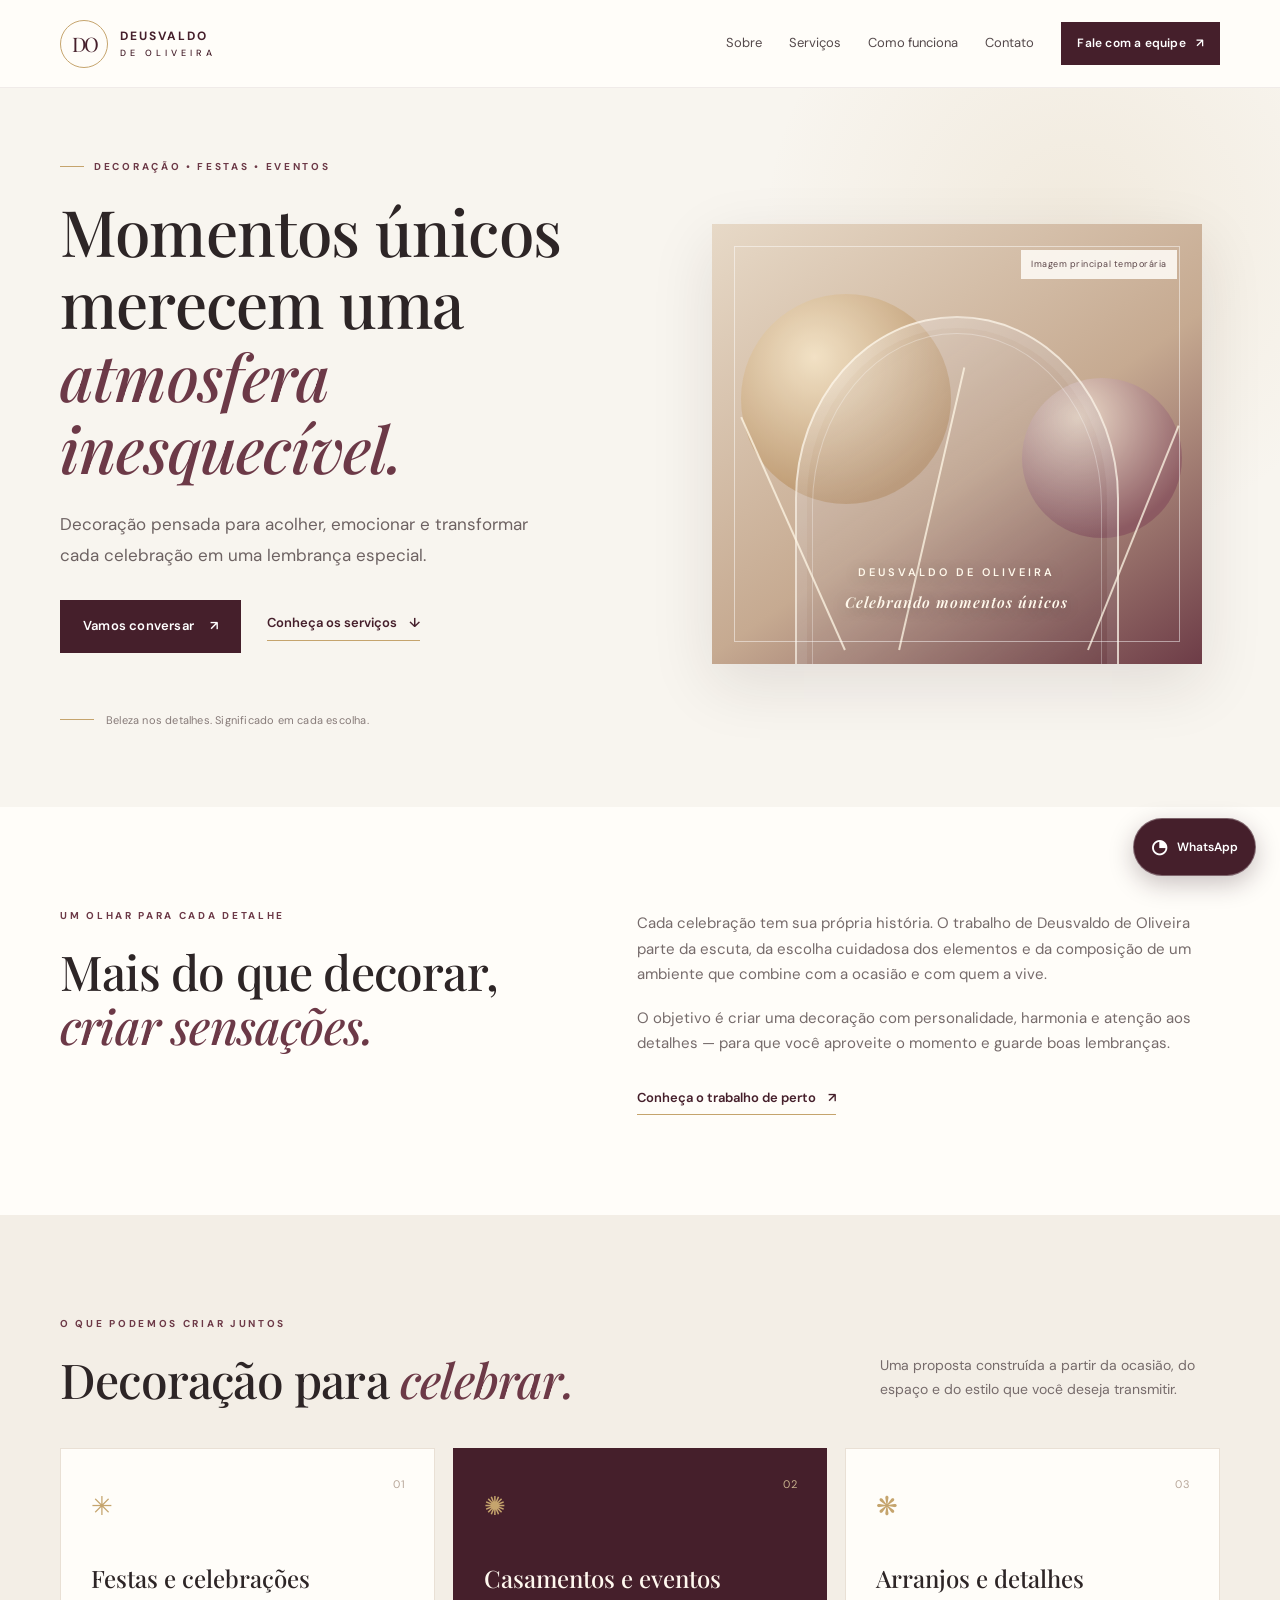
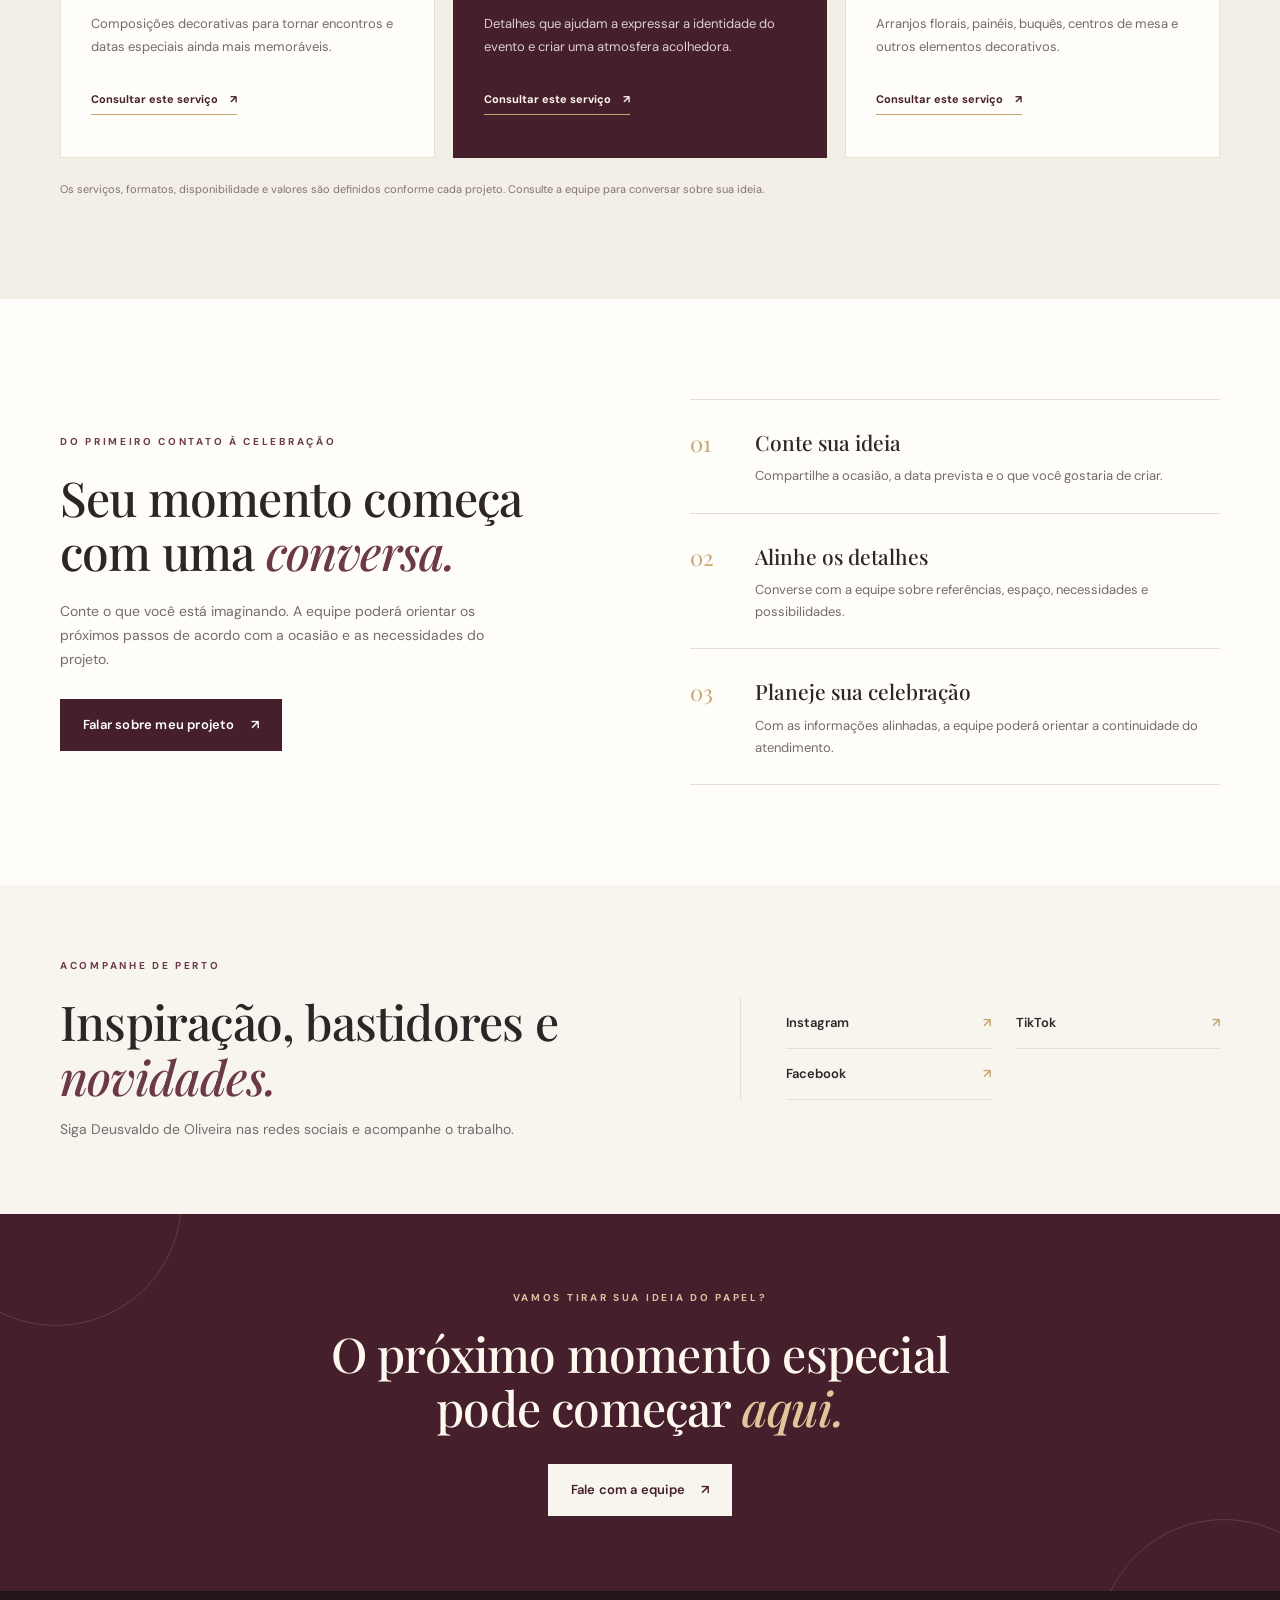
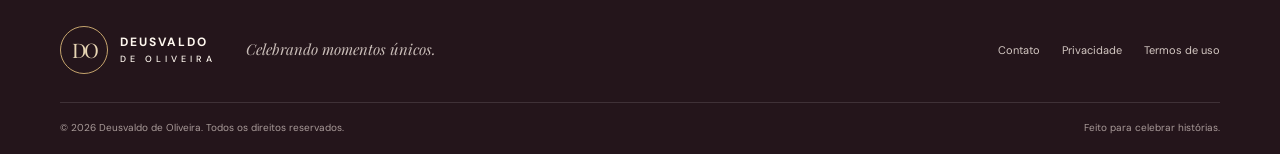
==== index.html @ ad27d502 "Lançamento0001 Upando arquivos" ====
<!doctype html>
<html lang="pt-BR">
<head>
  <meta charset="utf-8">
  <meta name="viewport" content="width=device-width, initial-scale=1">
  <meta name="theme-color" content="#451f2b">
  <meta name="description" content="Deusvaldo de Oliveira — decoração de festas e eventos para celebrar momentos únicos com beleza, cuidado e personalidade.">
  <title>Deusvaldo de Oliveira | Celebrando momentos únicos</title>
  <link rel="icon" href="assets/images/favicon.svg" type="image/svg+xml">
  <link rel="stylesheet" href="assets/css/style.css">
  <script src="assets/js/main.js" defer></script>
</head>
<body>
  <a class="skip-link" href="#conteudo">Pular para o conteúdo</a>
  <header class="site-header">
    <div class="container nav-wrap">
      <a class="brand" href="index.html" aria-label="Deusvaldo de Oliveira — página inicial">
        <span class="brand-mark">DO</span>
        <span class="brand-name">DEUSVALDO <small>DE OLIVEIRA</small></span>
      </a>
      <button class="menu-toggle" aria-expanded="false" aria-controls="site-nav" aria-label="Abrir menu">
        <span></span><span></span><span></span>
      </button>
      <nav class="site-nav" id="site-nav" aria-label="Navegação principal">
        <a href="#sobre">Sobre</a>
        <a href="#servicos">Serviços</a>
        <a href="#processo">Como funciona</a>
        <a href="contato.html">Contato</a>
        <a class="button button-small" data-wa="inicio-menu" href="https://wa.me/5561992461214?text=Ol%C3%A1%2C%20equipe%20do%20Deusvaldo%20de%20Oliveira%21%20Gostaria%20de%20conversar%20sobre%20uma%20decora%C3%A7%C3%A3o." target="_blank" rel="noopener">Fale com a equipe <span aria-hidden="true">↗</span></a>
      </nav>
    </div>
  </header>

  <main id="conteudo">
    <section class="hero">
      <div class="hero-glow" aria-hidden="true"></div>
      <div class="container hero-grid">
        <div class="hero-copy">
          <p class="eyebrow"><span></span> DECORAÇÃO • FESTAS • EVENTOS</p>
          <h1>Momentos únicos merecem uma <em>atmosfera inesquecível.</em></h1>
          <p class="hero-lead">Decoração pensada para acolher, emocionar e transformar cada celebração em uma lembrança especial.</p>
          <div class="hero-actions">
            <a class="button" data-wa="inicio-hero" href="https://wa.me/5561992461214?text=Ol%C3%A1%2C%20equipe%20do%20Deusvaldo%20de%20Oliveira%21%20Quero%20conversar%20sobre%20uma%20decora%C3%A7%C3%A3o%20para%20meu%20evento." target="_blank" rel="noopener">Vamos conversar <span aria-hidden="true">↗</span></a>
            <a class="text-link" href="#servicos">Conheça os serviços <span aria-hidden="true">↓</span></a>
          </div>
          <div class="hero-note"><span class="note-line"></span><span>Beleza nos detalhes. Significado em cada escolha.</span></div>
        </div>
        <div class="hero-art" role="img" aria-label="Espaço reservado para a imagem principal da decoração">
          <div class="art-frame">
            <div class="art-orb orb-one"></div><div class="art-orb orb-two"></div>
            <div class="art-arch"><div class="arch-inner"></div></div>
            <div class="art-stem stem-one"></div><div class="art-stem stem-two"></div><div class="art-stem stem-three"></div>
            <div class="art-caption"><span>DEUSVALDO DE OLIVEIRA</span><small>Celebrando momentos únicos</small></div>
            <div class="temporary-label">Imagem principal temporária</div>
          </div>
        </div>
      </div>
      <div class="hero-bottom-rule"></div>
    </section>

    <section class="intro section-pad" id="sobre">
      <div class="container intro-grid">
        <div>
          <p class="eyebrow">UM OLHAR PARA CADA DETALHE</p>
          <h2>Mais do que decorar, <em>criar sensações.</em></h2>
        </div>
        <div class="intro-text">
          <p>Cada celebração tem sua própria história. O trabalho de Deusvaldo de Oliveira parte da escuta, da escolha cuidadosa dos elementos e da composição de um ambiente que combine com a ocasião e com quem a vive.</p>
          <p>O objetivo é criar uma decoração com personalidade, harmonia e atenção aos detalhes — para que você aproveite o momento e guarde boas lembranças.</p>
          <a class="text-link" data-wa="sobre" href="https://wa.me/5561992461214?text=Ol%C3%A1%2C%20equipe%20do%20Deusvaldo%20de%20Oliveira%21%20Gostaria%20de%20conhecer%20melhor%20o%20trabalho%20do%20decorador." target="_blank" rel="noopener">Conheça o trabalho de perto <span aria-hidden="true">↗</span></a>
        </div>
      </div>
    </section>

    <section class="services section-pad" id="servicos">
      <div class="container">
        <div class="section-heading">
          <div><p class="eyebrow">O QUE PODEMOS CRIAR JUNTOS</p><h2>Decoração para <em>celebrar.</em></h2></div>
          <p>Uma proposta construída a partir da ocasião, do espaço e do estilo que você deseja transmitir.</p>
        </div>
        <div class="service-grid">
          <article class="service-card"><span class="service-number">01</span><div class="service-icon" aria-hidden="true">✳</div><h3>Festas e celebrações</h3><p>Composições decorativas para tornar encontros e datas especiais ainda mais memoráveis.</p><a data-wa="servico-festas" href="https://wa.me/5561992461214?text=Ol%C3%A1%2C%20equipe%20do%20Deusvaldo%20de%20Oliveira%21%20Quero%20informa%C3%A7%C3%B5es%20sobre%20decora%C3%A7%C3%A3o%20para%20festas%20e%20celebra%C3%A7%C3%B5es." target="_blank" rel="noopener">Consultar este serviço <span>↗</span></a></article>
          <article class="service-card featured"><span class="service-number">02</span><div class="service-icon" aria-hidden="true">✺</div><h3>Casamentos e eventos</h3><p>Detalhes que ajudam a expressar a identidade do evento e criar uma atmosfera acolhedora.</p><a data-wa="servico-eventos" href="https://wa.me/5561992461214?text=Ol%C3%A1%2C%20equipe%20do%20Deusvaldo%20de%20Oliveira%21%20Gostaria%20de%20conversar%20sobre%20decora%C3%A7%C3%A3o%20para%20casamento%20ou%20evento." target="_blank" rel="noopener">Consultar este serviço <span>↗</span></a></article>
          <article class="service-card"><span class="service-number">03</span><div class="service-icon" aria-hidden="true">❋</div><h3>Arranjos e detalhes</h3><p>Arranjos florais, painéis, buquês, centros de mesa e outros elementos decorativos.</p><a data-wa="servico-arranjos" href="https://wa.me/5561992461214?text=Ol%C3%A1%2C%20equipe%20do%20Deusvaldo%20de%20Oliveira%21%20Quero%20informa%C3%A7%C3%B5es%20sobre%20arranjos%20florais%20e%20elementos%20decorativos." target="_blank" rel="noopener">Consultar este serviço <span>↗</span></a></article>
        </div>
        <p class="small-note">Os serviços, formatos, disponibilidade e valores são definidos conforme cada projeto. Consulte a equipe para conversar sobre sua ideia.</p>
      </div>
    </section>

    <section class="process section-pad" id="processo">
      <div class="container process-grid">
        <div class="process-heading"><p class="eyebrow">DO PRIMEIRO CONTATO À CELEBRAÇÃO</p><h2>Seu momento começa com uma <em>conversa.</em></h2><p>Conte o que você está imaginando. A equipe poderá orientar os próximos passos de acordo com a ocasião e as necessidades do projeto.</p><a class="button" data-wa="processo" href="https://wa.me/5561992461214?text=Ol%C3%A1%2C%20equipe%20do%20Deusvaldo%20de%20Oliveira%21%20Quero%20iniciar%20uma%20conversa%20sobre%20meu%20projeto%20de%20decora%C3%A7%C3%A3o." target="_blank" rel="noopener">Falar sobre meu projeto <span>↗</span></a></div>
        <ol class="steps">
          <li><span>01</span><div><h3>Conte sua ideia</h3><p>Compartilhe a ocasião, a data prevista e o que você gostaria de criar.</p></div></li>
          <li><span>02</span><div><h3>Alinhe os detalhes</h3><p>Converse com a equipe sobre referências, espaço, necessidades e possibilidades.</p></div></li>
          <li><span>03</span><div><h3>Planeje sua celebração</h3><p>Com as informações alinhadas, a equipe poderá orientar a continuidade do atendimento.</p></div></li>
        </ol>
      </div>
    </section>

    <section class="social section-pad">
      <div class="container social-panel">
        <div><p class="eyebrow">ACOMPANHE DE PERTO</p><h2>Inspiração, bastidores e <em>novidades.</em></h2><p>Siga Deusvaldo de Oliveira nas redes sociais e acompanhe o trabalho.</p></div>
        <div class="social-links">
          <a href="https://www.instagram.com/deusvaldodecoracoes/" target="_blank" rel="noopener">Instagram <span>↗</span></a>
          <a href="https://www.tiktok.com/@deusvaldodecoracoes" target="_blank" rel="noopener">TikTok <span>↗</span></a>
          <a href="https://www.facebook.com/people/Deusvaldo-Oliveira/61553293047660/" target="_blank" rel="noopener">Facebook <span>↗</span></a>
        </div>
      </div>
    </section>

    <section class="final-cta">
      <div class="container final-cta-inner"><p class="eyebrow">VAMOS TIRAR SUA IDEIA DO PAPEL?</p><h2>O próximo momento especial pode começar <em>aqui.</em></h2><a class="button button-light" data-wa="cta-final" href="https://wa.me/5561992461214?text=Ol%C3%A1%2C%20equipe%20do%20Deusvaldo%20de%20Oliveira%21%20Quero%20conversar%20sobre%20uma%20poss%C3%ADvel%20decora%C3%A7%C3%A3o." target="_blank" rel="noopener">Fale com a equipe <span>↗</span></a></div>
    </section>
  </main>

  <footer class="site-footer">
    <div class="container footer-main">
      <a class="brand brand-footer" href="index.html"><span class="brand-mark">DO</span><span class="brand-name">DEUSVALDO <small>DE OLIVEIRA</small></span></a>
      <p>Celebrando momentos únicos.</p>
      <div class="footer-nav"><a href="contato.html">Contato</a><a href="privacidade.html">Privacidade</a><a href="termos.html">Termos de uso</a></div>
    </div>
    <div class="container footer-bottom"><span>© <span data-year></span> Deusvaldo de Oliveira. Todos os direitos reservados.</span><span>Feito para celebrar histórias.</span></div>
  </footer>
  <a class="whatsapp-float" data-wa="botao-flutuante" href="https://wa.me/5561992461214?text=Ol%C3%A1%2C%20equipe%20do%20Deusvaldo%20de%20Oliveira%21%20Vim%20pelo%20site%20e%20gostaria%20de%20informa%C3%A7%C3%B5es." target="_blank" rel="noopener" aria-label="Falar com a equipe pelo WhatsApp"><span aria-hidden="true">◔</span><span class="float-label">WhatsApp</span></a>
</body>
</html>
---- assets/css/style.css ----
@import url('https://fonts.googleapis.com/css2?family=DM+Sans:wght@400;500;600;700&family=Playfair+Display:ital,wght@0,500;0,600;0,700;1,500;1,600&display=swap');
:root{--wine:#451f2b;--wine-dark:#2c141c;--wine-soft:#6c3947;--gold:#c5a46d;--gold-light:#e5d5b5;--cream:#f8f5ef;--paper:#fffdf9;--ink:#2d2526;--muted:#766b6b;--line:#e6ded4;--serif:'Playfair Display',Georgia,serif;--sans:'DM Sans',Arial,sans-serif;--shadow:0 20px 60px rgba(45,24,31,.11)}
*{box-sizing:border-box}html{scroll-behavior:smooth;scroll-padding-top:90px}body{margin:0;background:var(--paper);color:var(--ink);font-family:var(--sans);font-size:16px;line-height:1.7}a{color:inherit}img{max-width:100%}.container{width:min(1160px,calc(100% - 48px));margin-inline:auto}.skip-link{position:absolute;top:-60px;left:16px;background:#fff;padding:10px 16px;z-index:1000}.skip-link:focus{top:12px}.site-header{height:88px;position:sticky;top:0;z-index:100;background:rgba(255,253,249,.94);backdrop-filter:blur(16px);border-bottom:1px solid rgba(69,31,43,.08)}.nav-wrap{height:100%;display:flex;align-items:center;justify-content:space-between;gap:32px}.brand{display:inline-flex;align-items:center;gap:12px;text-decoration:none;flex-shrink:0}.brand-mark{width:48px;height:48px;border:1px solid var(--gold);border-radius:50%;display:grid;place-items:center;color:var(--wine);font-family:var(--serif);font-size:20px;letter-spacing:-2px}.brand-name{font-size:12px;font-weight:700;letter-spacing:2px;line-height:1.4;color:var(--wine)}.brand-name small{display:block;font-size:9px;font-weight:500;letter-spacing:4px;margin-top:2px}.site-nav{display:flex;align-items:center;gap:27px}.site-nav>a:not(.button){text-decoration:none;font-size:13px;color:#54494b;transition:color .2s}.site-nav>a:not(.button):hover,.footer-nav a:hover{color:var(--gold)}.button{display:inline-flex;align-items:center;justify-content:center;gap:16px;min-height:52px;padding:14px 22px;background:var(--wine);color:#fff;text-decoration:none;border:1px solid var(--wine);font-size:13px;font-weight:600;letter-spacing:.2px;transition:transform .2s,background .2s;cursor:pointer}.button:hover{background:var(--wine-soft);transform:translateY(-2px)}.button-small{min-height:42px;padding:10px 15px;font-size:12px;gap:10px}.menu-toggle{display:none;background:none;border:0;padding:10px}.menu-toggle span{display:block;width:24px;height:2px;background:var(--wine);margin:5px}
.hero{position:relative;overflow:hidden;background:var(--cream);min-height:650px;display:flex;align-items:center}.hero-glow{position:absolute;width:650px;height:650px;border-radius:50%;background:radial-gradient(circle,rgba(197,164,109,.14),transparent 68%);right:-120px;top:-180px}.hero-grid{position:relative;z-index:1;display:grid;grid-template-columns:1.05fr .95fr;align-items:center;gap:52px;padding-top:70px;padding-bottom:78px}.eyebrow{font-size:10px;font-weight:700;letter-spacing:2.7px;color:var(--wine-soft);margin:0 0 20px;display:flex;align-items:center;gap:10px}.eyebrow span{width:24px;height:1px;background:var(--gold)}h1,h2,h3,p{margin-top:0}h1,h2{font-family:var(--serif);font-weight:500;line-height:1.13;letter-spacing:-.8px}h1{font-size:clamp(42px,5vw,66px);max-width:650px;margin-bottom:25px}h1 em,h2 em{font-weight:500;color:var(--wine-soft)}.hero-lead{font-size:17px;color:#6d6262;max-width:480px;line-height:1.8;margin-bottom:30px}.hero-actions{display:flex;align-items:center;gap:26px;flex-wrap:wrap}.text-link{display:inline-flex;gap:12px;align-items:center;text-decoration:none;color:var(--wine);font-size:13px;font-weight:600;border-bottom:1px solid var(--gold);padding-bottom:5px}.hero-note{display:flex;align-items:center;gap:12px;margin-top:58px;font-size:11px;letter-spacing:.2px;color:#877b79}.note-line{height:1px;width:34px;background:var(--gold)}.hero-art{padding:18px}.art-frame{position:relative;min-height:440px;overflow:hidden;background:linear-gradient(145deg,#e7d9c7,#c6aa91 55%,#6d3c47);box-shadow:var(--shadow)}.art-frame:before{content:"";position:absolute;inset:22px;border:1px solid rgba(255,255,255,.48);z-index:2;pointer-events:none}.art-arch{position:absolute;width:66%;height:83%;left:17%;bottom:-4%;border-radius:50% 50% 0 0;border:2px solid rgba(255,249,236,.72);background:linear-gradient(145deg,rgba(255,255,255,.25),rgba(69,31,43,.18));box-shadow:inset 0 0 0 10px rgba(255,255,255,.08)}.arch-inner{position:absolute;inset:15px 15px 0;border-radius:50% 50% 0 0;border:1px solid rgba(255,255,255,.3)}.art-orb{position:absolute;border-radius:50%;filter:blur(.2px)}.orb-one{width:210px;height:210px;background:radial-gradient(circle at 35% 30%,#f5e5c8,#b99369 75%);top:16%;left:6%;opacity:.9}.orb-two{width:160px;height:160px;background:radial-gradient(circle at 35% 25%,#f3e4d3,#8a5660 75%);right:4%;top:35%;opacity:.85}.art-stem{position:absolute;width:2px;height:58%;background:rgba(255,247,230,.75);transform-origin:bottom;bottom:3%;z-index:1}.stem-one{left:27%;transform:rotate(-24deg)}.stem-two{left:38%;height:66%;transform:rotate(13deg)}.stem-three{right:23%;height:55%;transform:rotate(22deg)}.art-caption{position:absolute;z-index:3;bottom:11%;left:0;right:0;text-align:center;color:#fff8eb;text-shadow:0 2px 16px rgba(40,20,27,.3);letter-spacing:3px;font-size:11px;font-weight:600}.art-caption small{display:block;letter-spacing:1px;font-family:var(--serif);font-style:italic;font-size:15px;margin-top:8px}.temporary-label{position:absolute;z-index:4;right:25px;top:26px;background:rgba(255,253,249,.86);padding:7px 10px;color:#5b4548;font-size:9px;letter-spacing:.5px}.hero-bottom-rule{height:4px;background:linear-gradient(90deg,var(--wine),var(--gold),var(--wine))}
.section-pad{padding:100px 0}.intro-grid{display:grid;grid-template-columns:.9fr 1.1fr;gap:100px}.intro h2,.section-heading h2,.process h2,.social h2{font-size:clamp(34px,4vw,48px);margin-bottom:0}.intro-text{padding-top:4px}.intro-text p{color:var(--muted);font-size:15px;margin-bottom:18px}.intro-text .text-link{margin-top:12px}.services{background:#f3eee6}.section-heading{display:flex;justify-content:space-between;align-items:end;gap:50px;margin-bottom:42px}.section-heading>p{max-width:340px;color:var(--muted);font-size:14px;margin-bottom:4px}.service-grid{display:grid;grid-template-columns:repeat(3,1fr);gap:18px}.service-card{position:relative;background:var(--paper);padding:35px 30px 30px;border:1px solid #e9e0d5;min-height:310px;transition:transform .25s,box-shadow .25s}.service-card:hover{transform:translateY(-5px);box-shadow:var(--shadow)}.service-card.featured{background:var(--wine);color:#fff8ef;border-color:var(--wine)}.service-number{position:absolute;top:26px;right:28px;color:#b8a79a;font-size:11px;letter-spacing:1px}.featured .service-number{color:#c7b08c}.service-icon{font-size:26px;color:var(--gold);margin-bottom:30px}.service-card h3{font-family:var(--serif);font-weight:500;font-size:24px;margin-bottom:13px}.service-card p{color:var(--muted);font-size:13px;line-height:1.8;margin-bottom:25px}.featured p{color:#ddcfd0}.service-card>a{display:inline-flex;gap:12px;text-decoration:none;font-size:11px;font-weight:700;color:var(--wine);border-bottom:1px solid var(--gold);padding-bottom:5px}.featured>a{color:#fff8ef}.small-note{font-size:11px;color:#807570;margin:22px 0 0}
.process-grid{display:grid;grid-template-columns:1fr 1fr;gap:100px;align-items:center}.process-heading>p:not(.eyebrow){color:var(--muted);font-size:14px;max-width:430px;margin:22px 0 28px}.steps{list-style:none;margin:0;padding:0;border-top:1px solid var(--line)}.steps li{display:grid;grid-template-columns:45px 1fr;gap:20px;padding:25px 0;border-bottom:1px solid var(--line)}.steps li>span{font-family:var(--serif);color:var(--gold);font-size:22px}.steps h3{font-family:var(--serif);font-size:21px;font-weight:500;margin:0 0 5px}.steps p{font-size:13px;color:var(--muted);margin:0}.social{background:var(--cream);padding-top:72px;padding-bottom:72px}.social-panel{display:grid;grid-template-columns:1fr .8fr;gap:80px;align-items:center}.social h2{margin-bottom:15px}.social-panel>div:first-child>p:last-child{font-size:14px;color:var(--muted);margin:0}.social-links{border-left:1px solid var(--line);padding-left:45px;display:grid;grid-template-columns:1fr 1fr;gap:0 25px}.social-links a,.social-row{display:flex;justify-content:space-between;align-items:center;text-decoration:none;padding:14px 0;border-bottom:1px solid var(--line);font-size:13px;font-weight:600}.social-links a span,.social-row span{color:var(--gold)}
.final-cta{background:var(--wine);color:#fff8ef;padding:75px 0;text-align:center;position:relative;overflow:hidden}.final-cta:before,.final-cta:after{content:"";position:absolute;width:250px;height:250px;border:1px solid rgba(197,164,109,.23);border-radius:50%;top:-140px}.final-cta:before{left:-70px}.final-cta:after{right:-70px;top:auto;bottom:-180px}.final-cta-inner{position:relative;z-index:1}.final-cta .eyebrow{justify-content:center;color:#d9c49e}.final-cta h2{font-size:clamp(34px,4vw,48px);max-width:700px;margin:0 auto 30px}.final-cta h2 em{color:#dfc79b}.button-light{background:var(--cream);border-color:var(--cream);color:var(--wine)}.button-light:hover{background:#fff;border-color:#fff}.site-footer{background:#24151b;color:#f5eee6;padding:35px 0 18px}.footer-main{display:flex;align-items:center;gap:30px;padding-bottom:28px;border-bottom:1px solid rgba(255,255,255,.12)}.brand-footer .brand-mark{color:#e8d6b4}.brand-footer .brand-name{color:#fff8ef}.footer-main>p{font-family:var(--serif);font-style:italic;color:#c9bdb8;margin:0 auto 0 0;font-size:15px}.footer-nav{display:flex;gap:22px}.footer-nav a{text-decoration:none;color:#d4c8c3;font-size:11px}.footer-bottom{display:flex;justify-content:space-between;gap:20px;padding-top:16px;color:#a99b99;font-size:10px}.whatsapp-float{position:fixed;z-index:90;bottom:24px;right:24px;background:var(--wine);color:white;text-decoration:none;border:1px solid rgba(255,255,255,.3);box-shadow:0 8px 25px rgba(45,20,30,.25);border-radius:30px;display:flex;align-items:center;gap:9px;padding:12px 17px;font-size:12px;font-weight:600}.whatsapp-float>span:first-child{font-size:19px}.whatsapp-float:hover{background:var(--wine-soft)}
.page-hero{background:var(--cream);padding:88px 0 80px}.page-hero h1{max-width:800px;font-size:clamp(42px,5vw,62px);margin-bottom:22px}.page-hero .container>p:last-child{max-width:650px;color:var(--muted);font-size:16px;margin:0}.contact-content{padding-top:75px}.contact-grid{display:grid;grid-template-columns:1fr .8fr;gap:25px;align-items:stretch}.contact-card{padding:42px;background:var(--wine);color:#fff8ef}.contact-symbol{display:grid;place-items:center;width:45px;height:45px;border:1px solid var(--gold);color:var(--gold);font-size:21px;margin-bottom:35px}.contact-card .eyebrow{color:#d8c198}.contact-card h2,.contact-info h2{font-family:var(--serif);font-size:30px;font-weight:500;line-height:1.2}.contact-card p:not(.eyebrow){color:#e0d2d2;font-size:14px;max-width:450px}.contact-card .button{background:var(--cream);border-color:var(--cream);color:var(--wine);margin:12px 0 14px}.contact-card small{display:block;color:#c9b9b8;font-size:10px}.contact-side{display:grid;gap:18px}.contact-info{padding:30px;background:var(--cream)}.contact-info .eyebrow{margin-bottom:12px}.contact-info h2{font-size:25px;margin-bottom:12px}.contact-info p:not(.eyebrow){font-size:13px;color:var(--muted)}.social-row{padding:10px 0}.muted-info{background:#f8f5ef}.muted-info ul{padding-left:18px;margin:0;color:var(--muted);font-size:13px}.muted-info li{padding:4px 0}.legal-section{padding-top:60px}.legal-copy{max-width:820px}.legal-updated{color:#8c7d78;font-size:12px;border-bottom:1px solid var(--line);padding-bottom:20px;margin-bottom:35px}.legal-copy h2{font-family:var(--serif);font-size:24px;font-weight:500;margin:32px 0 10px}.legal-copy p{color:#655b5a;font-size:14px;line-height:1.9}.legal-copy a{color:var(--wine);text-underline-offset:3px}.legal-note{padding:18px 20px;background:var(--cream);border-left:3px solid var(--gold);margin-top:35px}.error-page{min-height:100vh;background:var(--cream);display:grid;place-items:center}.error-wrap{width:min(680px,calc(100% - 48px));padding:70px 0}.error-wrap .brand{margin-bottom:70px}.error-wrap .eyebrow{margin-bottom:20px}.error-wrap h1{font-size:clamp(42px,7vw,64px)}.error-wrap>p:not(.eyebrow){color:var(--muted);max-width:520px;margin-bottom:28px}.error-wrap .text-link{display:table;margin-top:20px}
@media(max-width:980px){.site-nav{gap:16px}.site-nav>a:not(.button){font-size:12px}.hero-grid{gap:25px}.hero-art{padding:0}.art-frame{min-height:390px}.intro-grid,.process-grid{gap:55px}.social-panel{gap:35px}.footer-main{flex-wrap:wrap}.footer-main>p{margin-right:auto}}
@media(max-width:760px){.container{width:min(100% - 36px,560px)}.site-header{height:76px}.brand-mark{width:42px;height:42px}.menu-toggle{display:block;cursor:pointer}.site-nav{display:none;position:absolute;top:75px;left:0;right:0;background:var(--paper);padding:18px 24px 25px;border-bottom:1px solid var(--line);box-shadow:0 15px 25px rgba(30,20,20,.08);align-items:stretch;gap:0;flex-direction:column}.site-nav.is-open{display:flex}.site-nav>a:not(.button){padding:12px 0;border-bottom:1px solid var(--line);font-size:14px}.site-nav .button{margin-top:15px;align-self:flex-start}.hero{min-height:0}.hero-grid{grid-template-columns:1fr;padding-top:65px;padding-bottom:55px;gap:42px}.hero-copy{order:1}.hero-art{order:2;max-width:480px;width:100%;margin:0 auto}.hero h1{font-size:clamp(42px,11vw,58px)}.hero-lead{font-size:15px}.hero-note{margin-top:35px}.art-frame{min-height:370px}.section-pad{padding:70px 0}.intro-grid,.process-grid,.social-panel,.contact-grid{grid-template-columns:1fr;gap:35px}.intro-grid{gap:20px}.section-heading{display:block;margin-bottom:30px}.section-heading>p{margin-top:18px}.service-grid{grid-template-columns:1fr}.service-card{min-height:0;padding:30px}.service-icon{margin-bottom:22px}.service-card p{max-width:440px}.process-heading>p:not(.eyebrow){margin:18px 0 25px}.social-links{border-left:0;padding-left:0}.social-panel{gap:25px}.footer-main{display:grid;grid-template-columns:1fr;gap:18px}.footer-main>p{margin:0}.footer-nav{flex-wrap:wrap;gap:15px}.footer-bottom{flex-direction:column;gap:5px}.whatsapp-float{right:14px;bottom:14px;padding:11px 14px}.page-hero{padding:65px 0 58px}.page-hero h1{font-size:clamp(39px,10vw,54px)}.contact-card{padding:30px 25px}.contact-info{padding:25px}.legal-section{padding-top:40px}.error-wrap .brand{margin-bottom:55px}}
@media(prefers-reduced-motion:reduce){html{scroll-behavior:auto}*,*::before,*::after{transition:none!important;animation:none!important}}
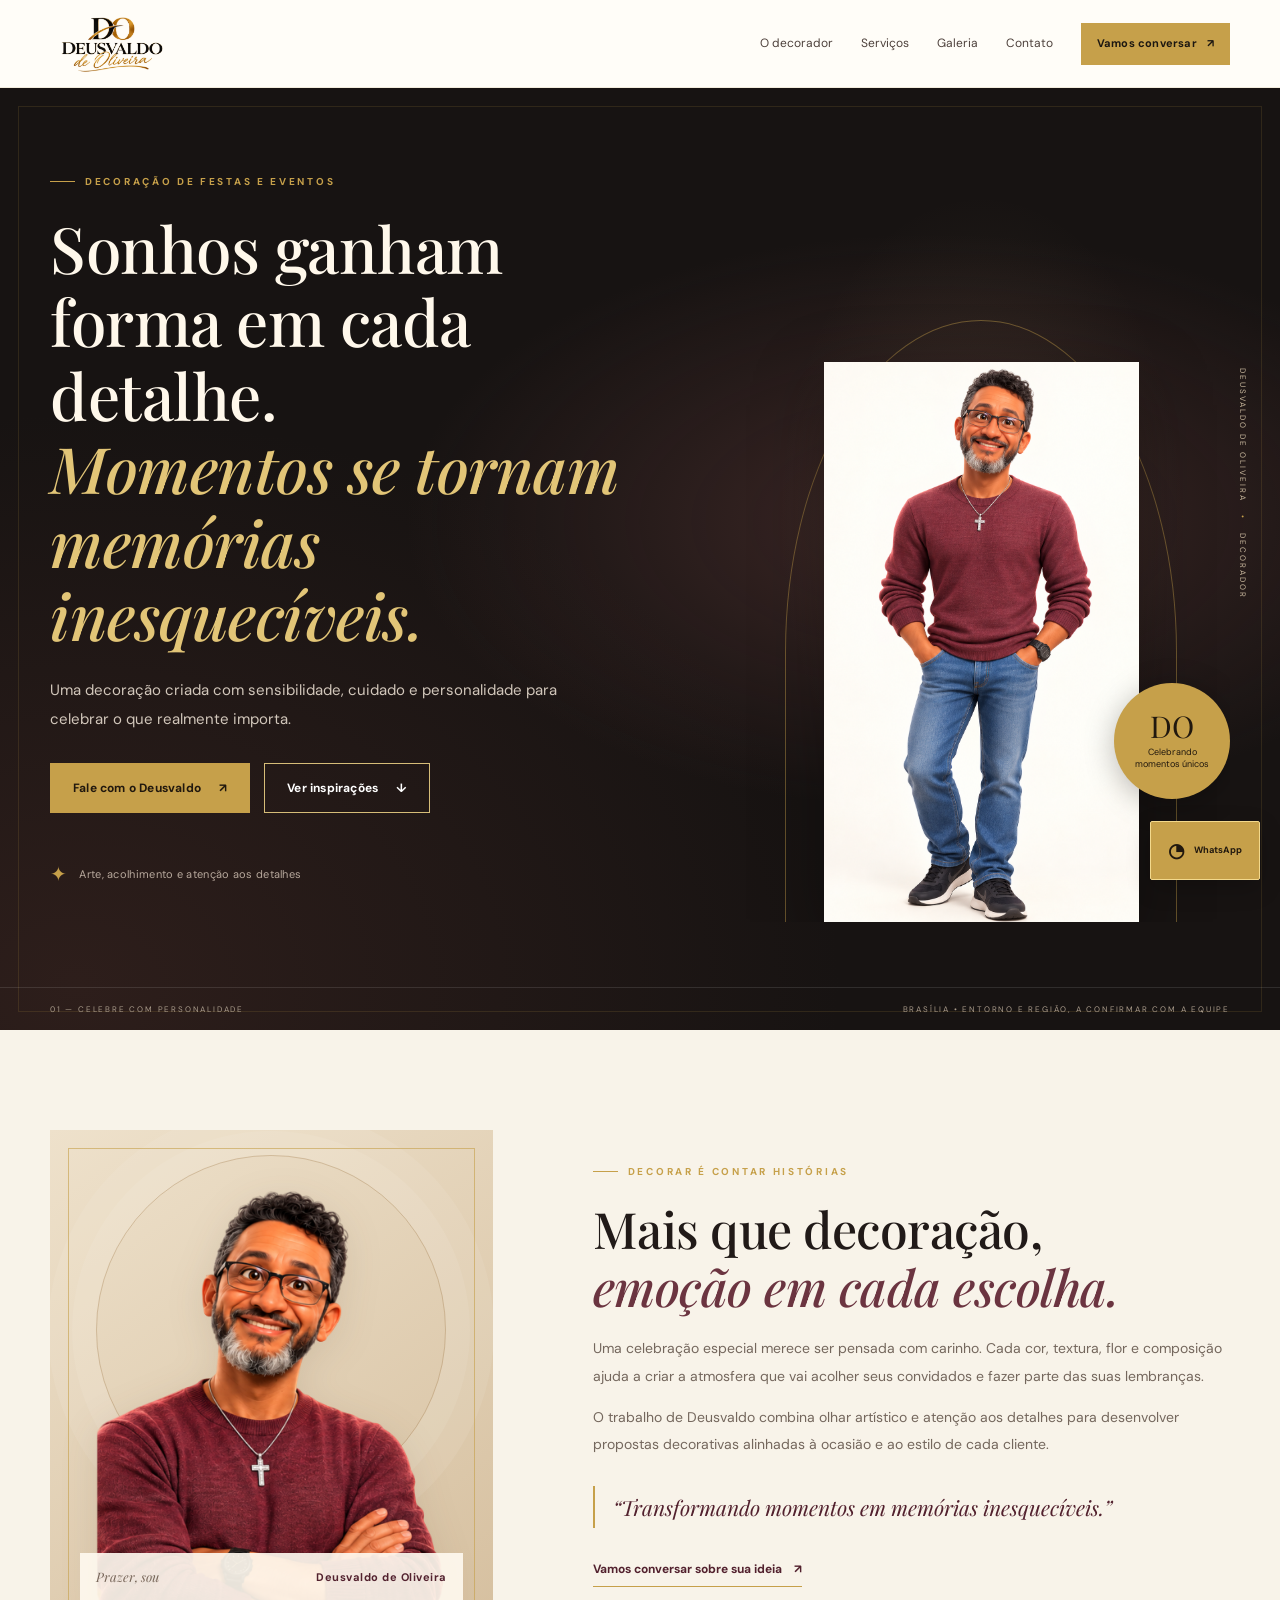
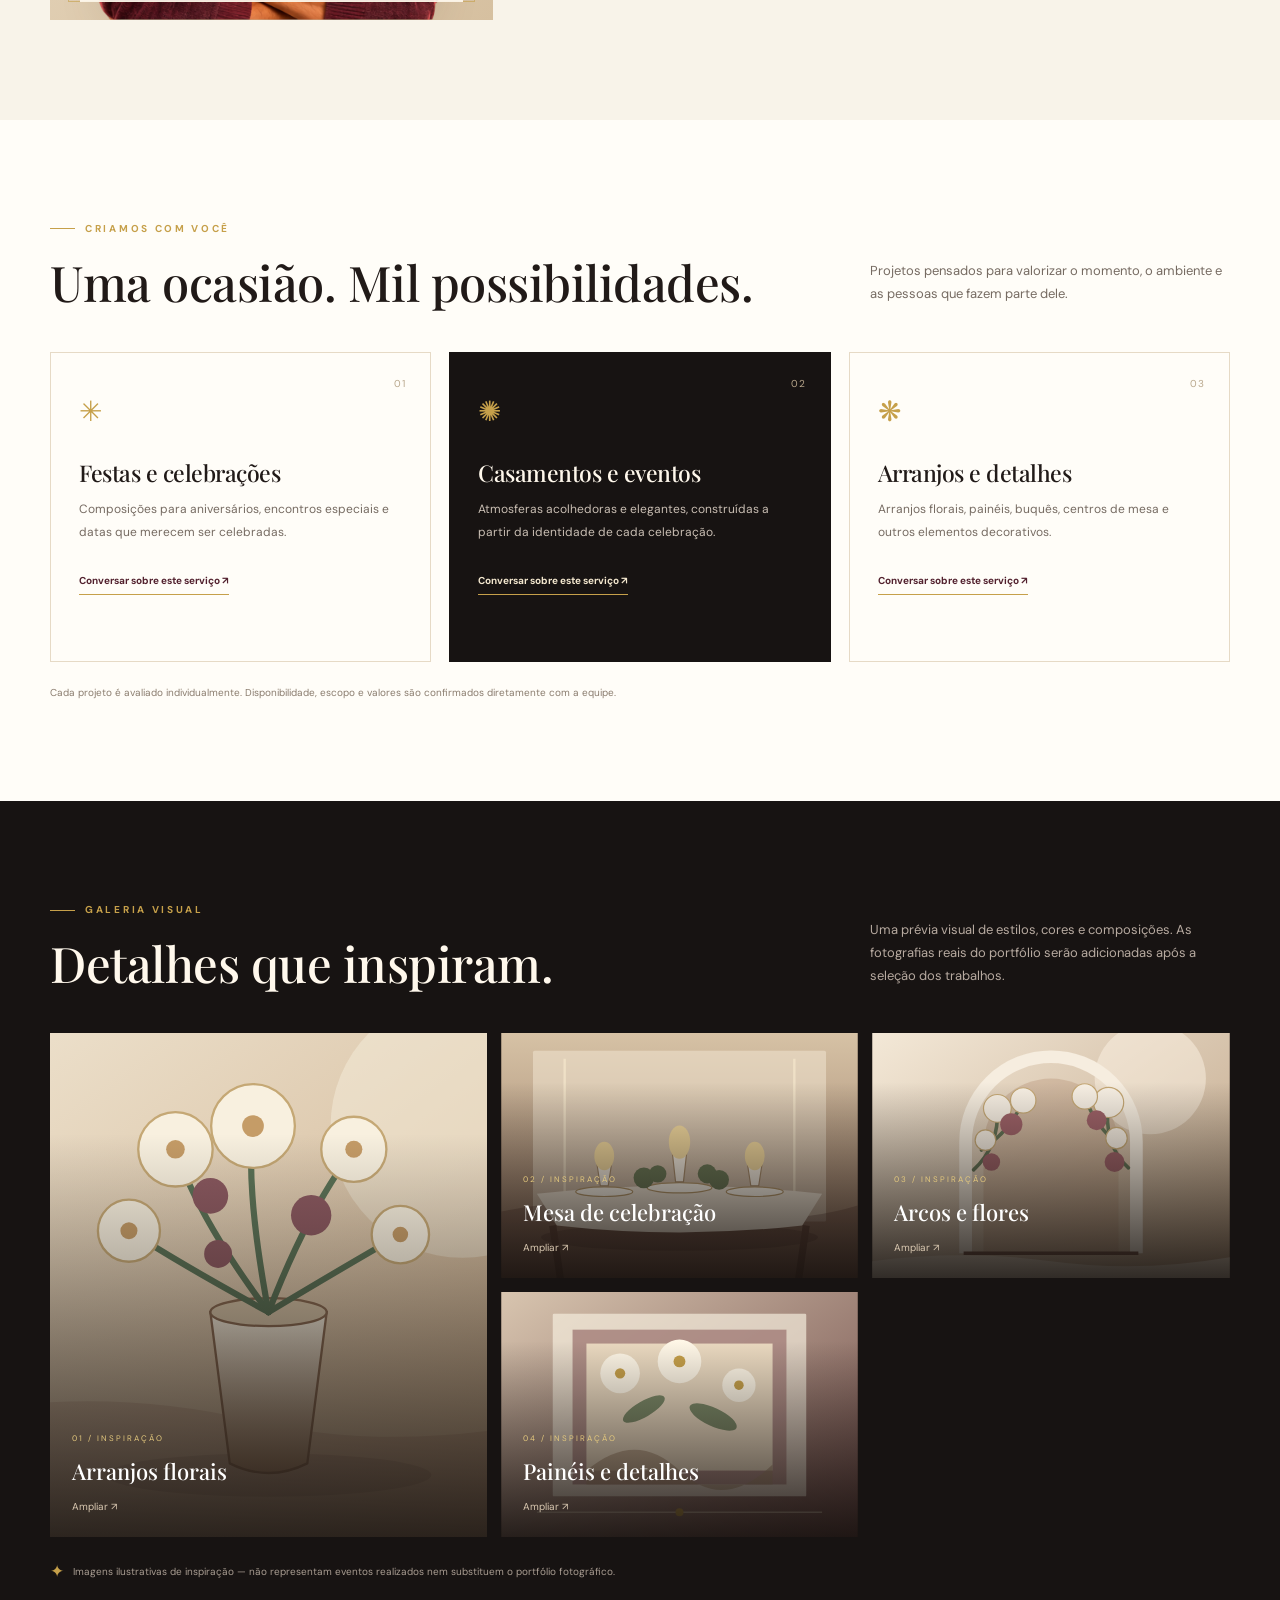
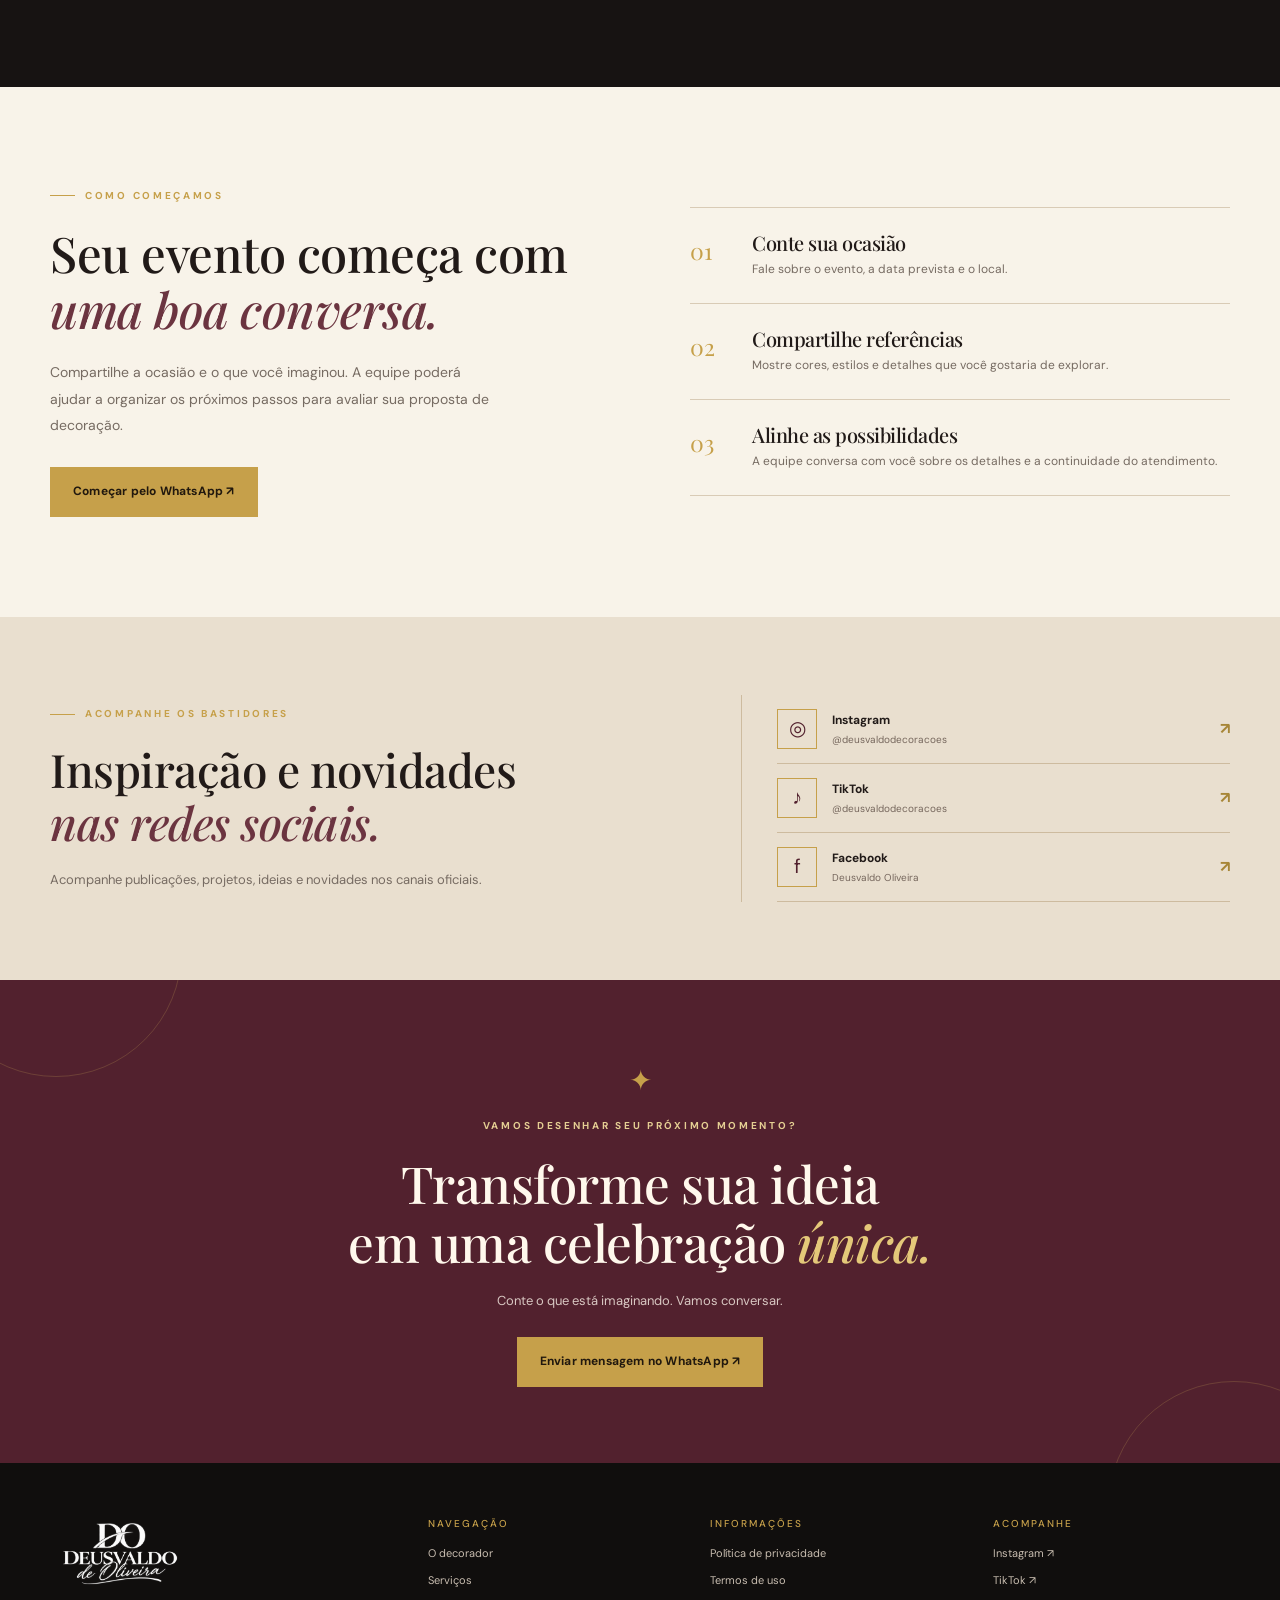
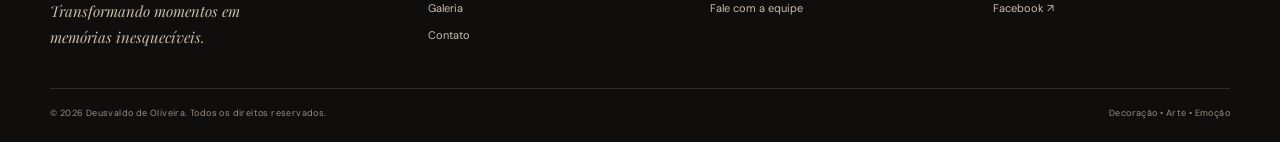
==== commit 26bb0f82: "up0002 personagem" ====
--- a/index.html
+++ b/index.html
@@ -1,127 +1,66 @@
 <!doctype html>
-<html lang="pt-BR">
-<head>
-  <meta charset="utf-8">
-  <meta name="viewport" content="width=device-width, initial-scale=1">
-  <meta name="theme-color" content="#451f2b">
-  <meta name="description" content="Deusvaldo de Oliveira — decoração de festas e eventos para celebrar momentos únicos com beleza, cuidado e personalidade.">
-  <title>Deusvaldo de Oliveira | Celebrando momentos únicos</title>
-  <link rel="icon" href="assets/images/favicon.svg" type="image/svg+xml">
-  <link rel="stylesheet" href="assets/css/style.css">
-  <script src="assets/js/main.js" defer></script>
-</head>
-<body>
-  <a class="skip-link" href="#conteudo">Pular para o conteúdo</a>
-  <header class="site-header">
-    <div class="container nav-wrap">
-      <a class="brand" href="index.html" aria-label="Deusvaldo de Oliveira — página inicial">
-        <span class="brand-mark">DO</span>
-        <span class="brand-name">DEUSVALDO <small>DE OLIVEIRA</small></span>
-      </a>
-      <button class="menu-toggle" aria-expanded="false" aria-controls="site-nav" aria-label="Abrir menu">
-        <span></span><span></span><span></span>
-      </button>
-      <nav class="site-nav" id="site-nav" aria-label="Navegação principal">
-        <a href="#sobre">Sobre</a>
-        <a href="#servicos">Serviços</a>
-        <a href="#processo">Como funciona</a>
-        <a href="contato.html">Contato</a>
-        <a class="button button-small" data-wa="inicio-menu" href="https://wa.me/5561992461214?text=Ol%C3%A1%2C%20equipe%20do%20Deusvaldo%20de%20Oliveira%21%20Gostaria%20de%20conversar%20sobre%20uma%20decora%C3%A7%C3%A3o." target="_blank" rel="noopener">Fale com a equipe <span aria-hidden="true">↗</span></a>
-      </nav>
+<html lang="pt-BR"><head><meta charset="utf-8"><meta name="viewport" content="width=device-width, initial-scale=1"><meta name="theme-color" content="#171312"><meta name="description" content="Deusvaldo de Oliveira — decorador de festas e eventos. Transformando momentos em memórias inesquecíveis."><title>Deusvaldo de Oliveira | Decorador de festas e eventos</title><link rel="icon" href="assets/images/favicon.svg" type="image/svg+xml"><link rel="stylesheet" href="assets/css/style.css"><script src="assets/js/main.js" defer></script></head>
+<body><a class="skip-link" href="#conteudo">Pular para o conteúdo</a>
+<header class="site-header">
+  <div class="container header-inner">
+    <a class="brand" href="index.html" aria-label="Deusvaldo de Oliveira — início"><img src="assets/images/logo-deusvaldo.svg" alt="Deusvaldo de Oliveira — Decorador de festas e eventos"></a>
+    <button class="menu-toggle" aria-expanded="false" aria-controls="site-nav" aria-label="Abrir menu"><span></span><span></span><span></span></button>
+    <nav id="site-nav" class="site-nav" aria-label="Navegação principal">
+      <a href="index.html#sobre">O decorador</a><a href="index.html#servicos">Serviços</a><a href="index.html#galeria">Galeria</a><a href="contato.html">Contato</a>
+      <a class="button button-small" data-wa="menu" href="https://wa.me/5561992461214?text=Ol%C3%A1%2C%20equipe%20do%20Deusvaldo%20de%20Oliveira%21%20Vim%20pelo%20site%20e%20gostaria%20de%20informa%C3%A7%C3%B5es." target="_blank" rel="noopener">Vamos conversar <span>↗</span></a>
+    </nav>
+  </div>
+</header>
+<main id="conteudo">
+<section class="hero">
+  <div class="hero-backdrop" aria-hidden="true"></div>
+  <div class="container hero-inner">
+    <div class="hero-copy"><p class="eyebrow"><span></span> DECORAÇÃO DE FESTAS E EVENTOS</p>
+      <h1>Sonhos ganham forma em cada detalhe.<br><em>Momentos se tornam memórias inesquecíveis.</em></h1>
+      <p class="hero-lead">Uma decoração criada com sensibilidade, cuidado e personalidade para celebrar o que realmente importa.</p>
+      <div class="hero-actions"><a class="button button-gold" data-wa="hero" href="https://wa.me/5561992461214?text=Ol%C3%A1%2C%20equipe%20do%20Deusvaldo%20de%20Oliveira%21%20Quero%20conversar%20sobre%20a%20decora%C3%A7%C3%A3o%20do%20meu%20evento." target="_blank" rel="noopener">Fale com o Deusvaldo <span>↗</span></a><a class="button button-outline" href="#galeria">Ver inspirações <span>↓</span></a></div>
+      <div class="hero-proof"><span class="proof-icon">✦</span><span>Arte, acolhimento e atenção aos detalhes</span></div>
     </div>
-  </header>
+    <div class="hero-visual"><div class="hero-image-frame"><img src="assets/images/personagem-corpo-inteiro.png" alt="Personagem ilustrado de Deusvaldo de Oliveira, sorrindo, com suéter vinho e calça jeans" fetchpriority="high"><div class="hero-stamp"><span>DO</span><small>Celebrando<br>momentos únicos</small></div></div><div class="vertical-note">DEUSVALDO DE OLIVEIRA <span>•</span> DECORADOR</div></div>
+  </div>
+  <div class="hero-bottom"><span>01 — CELEBRE COM PERSONALIDADE</span><span>BRASÍLIA • ENTORNO E REGIÃO, A CONFIRMAR COM A EQUIPE</span></div>
+</section>
 
-  <main id="conteudo">
-    <section class="hero">
-      <div class="hero-glow" aria-hidden="true"></div>
-      <div class="container hero-grid">
-        <div class="hero-copy">
-          <p class="eyebrow"><span></span> DECORAÇÃO • FESTAS • EVENTOS</p>
-          <h1>Momentos únicos merecem uma <em>atmosfera inesquecível.</em></h1>
-          <p class="hero-lead">Decoração pensada para acolher, emocionar e transformar cada celebração em uma lembrança especial.</p>
-          <div class="hero-actions">
-            <a class="button" data-wa="inicio-hero" href="https://wa.me/5561992461214?text=Ol%C3%A1%2C%20equipe%20do%20Deusvaldo%20de%20Oliveira%21%20Quero%20conversar%20sobre%20uma%20decora%C3%A7%C3%A3o%20para%20meu%20evento." target="_blank" rel="noopener">Vamos conversar <span aria-hidden="true">↗</span></a>
-            <a class="text-link" href="#servicos">Conheça os serviços <span aria-hidden="true">↓</span></a>
-          </div>
-          <div class="hero-note"><span class="note-line"></span><span>Beleza nos detalhes. Significado em cada escolha.</span></div>
-        </div>
-        <div class="hero-art" role="img" aria-label="Espaço reservado para a imagem principal da decoração">
-          <div class="art-frame">
-            <div class="art-orb orb-one"></div><div class="art-orb orb-two"></div>
-            <div class="art-arch"><div class="arch-inner"></div></div>
-            <div class="art-stem stem-one"></div><div class="art-stem stem-two"></div><div class="art-stem stem-three"></div>
-            <div class="art-caption"><span>DEUSVALDO DE OLIVEIRA</span><small>Celebrando momentos únicos</small></div>
-            <div class="temporary-label">Imagem principal temporária</div>
-          </div>
-        </div>
-      </div>
-      <div class="hero-bottom-rule"></div>
-    </section>
+<section class="intro section-pad" id="sobre"><div class="container intro-grid">
+  <div class="intro-portrait"><div class="portrait-halo"></div><img src="assets/images/personagem-retrato.png" alt="Retrato ilustrado de Deusvaldo de Oliveira com os braços cruzados" loading="lazy"><div class="portrait-caption"><span>Prazer, sou</span><strong>Deusvaldo de Oliveira</strong></div></div>
+  <div class="intro-copy"><p class="eyebrow"><span></span> DECORAR É CONTAR HISTÓRIAS</p><h2>Mais que decoração,<br><em>emoção em cada escolha.</em></h2><p>Uma celebração especial merece ser pensada com carinho. Cada cor, textura, flor e composição ajuda a criar a atmosfera que vai acolher seus convidados e fazer parte das suas lembranças.</p><p>O trabalho de Deusvaldo combina olhar artístico e atenção aos detalhes para desenvolver propostas decorativas alinhadas à ocasião e ao estilo de cada cliente.</p><blockquote>“Transformando momentos em memórias inesquecíveis.”</blockquote><a class="text-link" data-wa="sobre" href="https://wa.me/5561992461214?text=Ol%C3%A1%2C%20equipe%20do%20Deusvaldo%20de%20Oliveira%21%20Gostaria%20de%20conhecer%20o%20trabalho%20do%20decorador." target="_blank" rel="noopener">Vamos conversar sobre sua ideia <span>↗</span></a></div>
+</div></section>
 
-    <section class="intro section-pad" id="sobre">
-      <div class="container intro-grid">
-        <div>
-          <p class="eyebrow">UM OLHAR PARA CADA DETALHE</p>
-          <h2>Mais do que decorar, <em>criar sensações.</em></h2>
-        </div>
-        <div class="intro-text">
-          <p>Cada celebração tem sua própria história. O trabalho de Deusvaldo de Oliveira parte da escuta, da escolha cuidadosa dos elementos e da composição de um ambiente que combine com a ocasião e com quem a vive.</p>
-          <p>O objetivo é criar uma decoração com personalidade, harmonia e atenção aos detalhes — para que você aproveite o momento e guarde boas lembranças.</p>
-          <a class="text-link" data-wa="sobre" href="https://wa.me/5561992461214?text=Ol%C3%A1%2C%20equipe%20do%20Deusvaldo%20de%20Oliveira%21%20Gostaria%20de%20conhecer%20melhor%20o%20trabalho%20do%20decorador." target="_blank" rel="noopener">Conheça o trabalho de perto <span aria-hidden="true">↗</span></a>
-        </div>
-      </div>
-    </section>
+<section class="services section-pad" id="servicos"><div class="container"><div class="section-heading"><div><p class="eyebrow"><span></span> CRIAMOS COM VOCÊ</p><h2>Uma ocasião. Mil possibilidades.</h2></div><p>Projetos pensados para valorizar o momento, o ambiente e as pessoas que fazem parte dele.</p></div>
+<div class="service-grid">
+  <article class="service-card"><span class="service-num">01</span><div class="service-symbol">✳</div><h3>Festas e celebrações</h3><p>Composições para aniversários, encontros especiais e datas que merecem ser celebradas.</p><a data-wa="servico-festas" href="https://wa.me/5561992461214?text=Ol%C3%A1%2C%20equipe%20do%20Deusvaldo%20de%20Oliveira%21%20Quero%20informa%C3%A7%C3%B5es%20sobre%20decora%C3%A7%C3%A3o%20para%20festas%20e%20celebra%C3%A7%C3%B5es." target="_blank" rel="noopener">Conversar sobre este serviço ↗</a></article>
+  <article class="service-card service-featured"><span class="service-num">02</span><div class="service-symbol">✺</div><h3>Casamentos e eventos</h3><p>Atmosferas acolhedoras e elegantes, construídas a partir da identidade de cada celebração.</p><a data-wa="servico-casamentos" href="https://wa.me/5561992461214?text=Ol%C3%A1%2C%20equipe%20do%20Deusvaldo%20de%20Oliveira%21%20Gostaria%20de%20conversar%20sobre%20decora%C3%A7%C3%A3o%20para%20casamento%20ou%20evento." target="_blank" rel="noopener">Conversar sobre este serviço ↗</a></article>
+  <article class="service-card"><span class="service-num">03</span><div class="service-symbol">❋</div><h3>Arranjos e detalhes</h3><p>Arranjos florais, painéis, buquês, centros de mesa e outros elementos decorativos.</p><a data-wa="servico-arranjos" href="https://wa.me/5561992461214?text=Ol%C3%A1%2C%20equipe%20do%20Deusvaldo%20de%20Oliveira%21%20Quero%20informa%C3%A7%C3%B5es%20sobre%20arranjos%20florais%20e%20elementos%20decorativos." target="_blank" rel="noopener">Conversar sobre este serviço ↗</a></article>
+</div><p class="service-disclaimer">Cada projeto é avaliado individualmente. Disponibilidade, escopo e valores são confirmados diretamente com a equipe.</p></div></section>
 
-    <section class="services section-pad" id="servicos">
-      <div class="container">
-        <div class="section-heading">
-          <div><p class="eyebrow">O QUE PODEMOS CRIAR JUNTOS</p><h2>Decoração para <em>celebrar.</em></h2></div>
-          <p>Uma proposta construída a partir da ocasião, do espaço e do estilo que você deseja transmitir.</p>
-        </div>
-        <div class="service-grid">
-          <article class="service-card"><span class="service-number">01</span><div class="service-icon" aria-hidden="true">✳</div><h3>Festas e celebrações</h3><p>Composições decorativas para tornar encontros e datas especiais ainda mais memoráveis.</p><a data-wa="servico-festas" href="https://wa.me/5561992461214?text=Ol%C3%A1%2C%20equipe%20do%20Deusvaldo%20de%20Oliveira%21%20Quero%20informa%C3%A7%C3%B5es%20sobre%20decora%C3%A7%C3%A3o%20para%20festas%20e%20celebra%C3%A7%C3%B5es." target="_blank" rel="noopener">Consultar este serviço <span>↗</span></a></article>
-          <article class="service-card featured"><span class="service-number">02</span><div class="service-icon" aria-hidden="true">✺</div><h3>Casamentos e eventos</h3><p>Detalhes que ajudam a expressar a identidade do evento e criar uma atmosfera acolhedora.</p><a data-wa="servico-eventos" href="https://wa.me/5561992461214?text=Ol%C3%A1%2C%20equipe%20do%20Deusvaldo%20de%20Oliveira%21%20Gostaria%20de%20conversar%20sobre%20decora%C3%A7%C3%A3o%20para%20casamento%20ou%20evento." target="_blank" rel="noopener">Consultar este serviço <span>↗</span></a></article>
-          <article class="service-card"><span class="service-number">03</span><div class="service-icon" aria-hidden="true">❋</div><h3>Arranjos e detalhes</h3><p>Arranjos florais, painéis, buquês, centros de mesa e outros elementos decorativos.</p><a data-wa="servico-arranjos" href="https://wa.me/5561992461214?text=Ol%C3%A1%2C%20equipe%20do%20Deusvaldo%20de%20Oliveira%21%20Quero%20informa%C3%A7%C3%B5es%20sobre%20arranjos%20florais%20e%20elementos%20decorativos." target="_blank" rel="noopener">Consultar este serviço <span>↗</span></a></article>
-        </div>
-        <p class="small-note">Os serviços, formatos, disponibilidade e valores são definidos conforme cada projeto. Consulte a equipe para conversar sobre sua ideia.</p>
-      </div>
-    </section>
+<section class="gallery-section section-pad" id="galeria"><div class="container"><div class="section-heading"><div><p class="eyebrow"><span></span> GALERIA VISUAL</p><h2>Detalhes que inspiram.</h2></div><p>Uma prévia visual de estilos, cores e composições. As fotografias reais do portfólio serão adicionadas após a seleção dos trabalhos.</p></div>
+<div class="gallery-grid">
+<button class="gallery-item gallery-large" data-lightbox="assets/gallery/arranjo-floral.svg" data-title="Arranjos florais e paleta natural"><img src="assets/gallery/arranjo-floral.svg" alt="Ilustração conceitual de arranjo floral em tons neutros e vinho" loading="lazy"><span class="gallery-overlay"><small>01 / INSPIRAÇÃO</small><strong>Arranjos florais</strong><span class="gallery-open">Ampliar ↗</span></span></button>
+<button class="gallery-item" data-lightbox="assets/gallery/mesa-celebracao.svg" data-title="Mesa posta para celebração"><img src="assets/gallery/mesa-celebracao.svg" alt="Ilustração conceitual de mesa de celebração com velas e detalhes dourados" loading="lazy"><span class="gallery-overlay"><small>02 / INSPIRAÇÃO</small><strong>Mesa de celebração</strong><span class="gallery-open">Ampliar ↗</span></span></button>
+<button class="gallery-item" data-lightbox="assets/gallery/arco-floral.svg" data-title="Arco decorativo com flores"><img src="assets/gallery/arco-floral.svg" alt="Ilustração conceitual de arco decorativo com flores" loading="lazy"><span class="gallery-overlay"><small>03 / INSPIRAÇÃO</small><strong>Arcos e flores</strong><span class="gallery-open">Ampliar ↗</span></span></button>
+<button class="gallery-item" data-lightbox="assets/gallery/painel-e-detalhes.svg" data-title="Painel e composição decorativa"><img src="assets/gallery/painel-e-detalhes.svg" alt="Ilustração conceitual de painel decorativo em tons de creme e vinho" loading="lazy"><span class="gallery-overlay"><small>04 / INSPIRAÇÃO</small><strong>Painéis e detalhes</strong><span class="gallery-open">Ampliar ↗</span></span></button>
+</div><p class="gallery-caption"><span>✦</span> Imagens ilustrativas de inspiração — não representam eventos realizados nem substituem o portfólio fotográfico.</p></div></section>
 
-    <section class="process section-pad" id="processo">
-      <div class="container process-grid">
-        <div class="process-heading"><p class="eyebrow">DO PRIMEIRO CONTATO À CELEBRAÇÃO</p><h2>Seu momento começa com uma <em>conversa.</em></h2><p>Conte o que você está imaginando. A equipe poderá orientar os próximos passos de acordo com a ocasião e as necessidades do projeto.</p><a class="button" data-wa="processo" href="https://wa.me/5561992461214?text=Ol%C3%A1%2C%20equipe%20do%20Deusvaldo%20de%20Oliveira%21%20Quero%20iniciar%20uma%20conversa%20sobre%20meu%20projeto%20de%20decora%C3%A7%C3%A3o." target="_blank" rel="noopener">Falar sobre meu projeto <span>↗</span></a></div>
-        <ol class="steps">
-          <li><span>01</span><div><h3>Conte sua ideia</h3><p>Compartilhe a ocasião, a data prevista e o que você gostaria de criar.</p></div></li>
-          <li><span>02</span><div><h3>Alinhe os detalhes</h3><p>Converse com a equipe sobre referências, espaço, necessidades e possibilidades.</p></div></li>
-          <li><span>03</span><div><h3>Planeje sua celebração</h3><p>Com as informações alinhadas, a equipe poderá orientar a continuidade do atendimento.</p></div></li>
-        </ol>
-      </div>
-    </section>
+<section class="process section-pad"><div class="container process-grid"><div><p class="eyebrow"><span></span> COMO COMEÇAMOS</p><h2>Seu evento começa com <em>uma boa conversa.</em></h2><p>Compartilhe a ocasião e o que você imaginou. A equipe poderá ajudar a organizar os próximos passos para avaliar sua proposta de decoração.</p><a class="button button-gold" data-wa="processo" href="https://wa.me/5561992461214?text=Ol%C3%A1%2C%20equipe%20do%20Deusvaldo%20de%20Oliveira%21%20Quero%20iniciar%20uma%20conversa%20sobre%20meu%20projeto%20de%20decora%C3%A7%C3%A3o." target="_blank" rel="noopener">Começar pelo WhatsApp ↗</a></div><ol class="steps"><li><span>01</span><div><h3>Conte sua ocasião</h3><p>Fale sobre o evento, a data prevista e o local.</p></div></li><li><span>02</span><div><h3>Compartilhe referências</h3><p>Mostre cores, estilos e detalhes que você gostaria de explorar.</p></div></li><li><span>03</span><div><h3>Alinhe as possibilidades</h3><p>A equipe conversa com você sobre os detalhes e a continuidade do atendimento.</p></div></li></ol></div></section>
 
-    <section class="social section-pad">
-      <div class="container social-panel">
-        <div><p class="eyebrow">ACOMPANHE DE PERTO</p><h2>Inspiração, bastidores e <em>novidades.</em></h2><p>Siga Deusvaldo de Oliveira nas redes sociais e acompanhe o trabalho.</p></div>
-        <div class="social-links">
-          <a href="https://www.instagram.com/deusvaldodecoracoes/" target="_blank" rel="noopener">Instagram <span>↗</span></a>
-          <a href="https://www.tiktok.com/@deusvaldodecoracoes" target="_blank" rel="noopener">TikTok <span>↗</span></a>
-          <a href="https://www.facebook.com/people/Deusvaldo-Oliveira/61553293047660/" target="_blank" rel="noopener">Facebook <span>↗</span></a>
-        </div>
-      </div>
-    </section>
+<section class="social-section"><div class="container social-panel"><div><p class="eyebrow"><span></span> ACOMPANHE OS BASTIDORES</p><h2>Inspiração e novidades<br><em>nas redes sociais.</em></h2><p>Acompanhe publicações, projetos, ideias e novidades nos canais oficiais.</p></div><div class="social-list"><a href="https://www.instagram.com/deusvaldodecoracoes/" target="_blank" rel="noopener"><span class="social-icon">◎</span><span><strong>Instagram</strong><small>@deusvaldodecoracoes</small></span><b>↗</b></a><a href="https://www.tiktok.com/@deusvaldodecoracoes" target="_blank" rel="noopener"><span class="social-icon">♪</span><span><strong>TikTok</strong><small>@deusvaldodecoracoes</small></span><b>↗</b></a><a href="https://www.facebook.com/people/Deusvaldo-Oliveira/61553293047660/" target="_blank" rel="noopener"><span class="social-icon">f</span><span><strong>Facebook</strong><small>Deusvaldo Oliveira</small></span><b>↗</b></a></div></div></section>
 
-    <section class="final-cta">
-      <div class="container final-cta-inner"><p class="eyebrow">VAMOS TIRAR SUA IDEIA DO PAPEL?</p><h2>O próximo momento especial pode começar <em>aqui.</em></h2><a class="button button-light" data-wa="cta-final" href="https://wa.me/5561992461214?text=Ol%C3%A1%2C%20equipe%20do%20Deusvaldo%20de%20Oliveira%21%20Quero%20conversar%20sobre%20uma%20poss%C3%ADvel%20decora%C3%A7%C3%A3o." target="_blank" rel="noopener">Fale com a equipe <span>↗</span></a></div>
-    </section>
-  </main>
-
-  <footer class="site-footer">
-    <div class="container footer-main">
-      <a class="brand brand-footer" href="index.html"><span class="brand-mark">DO</span><span class="brand-name">DEUSVALDO <small>DE OLIVEIRA</small></span></a>
-      <p>Celebrando momentos únicos.</p>
-      <div class="footer-nav"><a href="contato.html">Contato</a><a href="privacidade.html">Privacidade</a><a href="termos.html">Termos de uso</a></div>
-    </div>
-    <div class="container footer-bottom"><span>© <span data-year></span> Deusvaldo de Oliveira. Todos os direitos reservados.</span><span>Feito para celebrar histórias.</span></div>
-  </footer>
-  <a class="whatsapp-float" data-wa="botao-flutuante" href="https://wa.me/5561992461214?text=Ol%C3%A1%2C%20equipe%20do%20Deusvaldo%20de%20Oliveira%21%20Vim%20pelo%20site%20e%20gostaria%20de%20informa%C3%A7%C3%B5es." target="_blank" rel="noopener" aria-label="Falar com a equipe pelo WhatsApp"><span aria-hidden="true">◔</span><span class="float-label">WhatsApp</span></a>
-</body>
-</html>+<section class="closing-cta"><div class="container closing-inner"><span class="closing-star">✦</span><p class="eyebrow">VAMOS DESENHAR SEU PRÓXIMO MOMENTO?</p><h2>Transforme sua ideia<br>em uma celebração <em>única.</em></h2><p>Conte o que está imaginando. Vamos conversar.</p><a class="button button-gold" data-wa="cta-final" href="https://wa.me/5561992461214?text=Ol%C3%A1%2C%20equipe%20do%20Deusvaldo%20de%20Oliveira%21%20Vim%20pelo%20site%20e%20gostaria%20de%20conversar%20sobre%20uma%20decora%C3%A7%C3%A3o." target="_blank" rel="noopener">Enviar mensagem no WhatsApp ↗</a></div></section>
+</main>
+<footer class="site-footer">
+  <div class="container footer-top">
+    <div class="footer-brand"><a href="index.html"><img src="assets/images/logo-deusvaldo.svg" alt="Deusvaldo de Oliveira"></a><p>Transformando momentos em memórias inesquecíveis.</p></div>
+    <div class="footer-column"><h3>Navegação</h3><a href="index.html#sobre">O decorador</a><a href="index.html#servicos">Serviços</a><a href="index.html#galeria">Galeria</a><a href="contato.html">Contato</a></div>
+    <div class="footer-column"><h3>Informações</h3><a href="privacidade.html">Política de privacidade</a><a href="termos.html">Termos de uso</a><a href="contato.html">Fale com a equipe</a></div>
+    <div class="footer-column"><h3>Acompanhe</h3><a href="https://www.instagram.com/deusvaldodecoracoes/" target="_blank" rel="noopener">Instagram ↗</a><a href="https://www.tiktok.com/@deusvaldodecoracoes" target="_blank" rel="noopener">TikTok ↗</a><a href="https://www.facebook.com/people/Deusvaldo-Oliveira/61553293047660/" target="_blank" rel="noopener">Facebook ↗</a></div>
+  </div>
+  <div class="container footer-bottom"><span>© <span data-year></span> Deusvaldo de Oliveira. Todos os direitos reservados.</span><span>Decoração • Arte • Emoção</span></div>
+</footer>
+<a class="whatsapp-float" data-wa="flutuante" href="https://wa.me/5561992461214?text=Ol%C3%A1%2C%20equipe%20do%20Deusvaldo%20de%20Oliveira%21%20Vim%20pelo%20site%20e%20gostaria%20de%20informa%C3%A7%C3%B5es." target="_blank" rel="noopener" aria-label="Falar com a equipe pelo WhatsApp"><span>◔</span><small>WhatsApp</small></a>
+<div class="lightbox" id="lightbox" aria-hidden="true" role="dialog" aria-modal="true" aria-label="Visualizador de imagens"><button class="lightbox-close" aria-label="Fechar imagem">×</button><button class="lightbox-prev" aria-label="Imagem anterior">‹</button><figure><img src="" alt=""><figcaption></figcaption></figure><button class="lightbox-next" aria-label="Próxima imagem">›</button><p class="lightbox-hint">Use ← → para navegar · Esc para fechar</p></div>
+</body></html>
--- a/assets/css/style.css
+++ b/assets/css/style.css
@@ -1,11 +1,17 @@
 @import url('https://fonts.googleapis.com/css2?family=DM+Sans:wght@400;500;600;700&family=Playfair+Display:ital,wght@0,500;0,600;0,700;1,500;1,600&display=swap');
-:root{--wine:#451f2b;--wine-dark:#2c141c;--wine-soft:#6c3947;--gold:#c5a46d;--gold-light:#e5d5b5;--cream:#f8f5ef;--paper:#fffdf9;--ink:#2d2526;--muted:#766b6b;--line:#e6ded4;--serif:'Playfair Display',Georgia,serif;--sans:'DM Sans',Arial,sans-serif;--shadow:0 20px 60px rgba(45,24,31,.11)}
-*{box-sizing:border-box}html{scroll-behavior:smooth;scroll-padding-top:90px}body{margin:0;background:var(--paper);color:var(--ink);font-family:var(--sans);font-size:16px;line-height:1.7}a{color:inherit}img{max-width:100%}.container{width:min(1160px,calc(100% - 48px));margin-inline:auto}.skip-link{position:absolute;top:-60px;left:16px;background:#fff;padding:10px 16px;z-index:1000}.skip-link:focus{top:12px}.site-header{height:88px;position:sticky;top:0;z-index:100;background:rgba(255,253,249,.94);backdrop-filter:blur(16px);border-bottom:1px solid rgba(69,31,43,.08)}.nav-wrap{height:100%;display:flex;align-items:center;justify-content:space-between;gap:32px}.brand{display:inline-flex;align-items:center;gap:12px;text-decoration:none;flex-shrink:0}.brand-mark{width:48px;height:48px;border:1px solid var(--gold);border-radius:50%;display:grid;place-items:center;color:var(--wine);font-family:var(--serif);font-size:20px;letter-spacing:-2px}.brand-name{font-size:12px;font-weight:700;letter-spacing:2px;line-height:1.4;color:var(--wine)}.brand-name small{display:block;font-size:9px;font-weight:500;letter-spacing:4px;margin-top:2px}.site-nav{display:flex;align-items:center;gap:27px}.site-nav>a:not(.button){text-decoration:none;font-size:13px;color:#54494b;transition:color .2s}.site-nav>a:not(.button):hover,.footer-nav a:hover{color:var(--gold)}.button{display:inline-flex;align-items:center;justify-content:center;gap:16px;min-height:52px;padding:14px 22px;background:var(--wine);color:#fff;text-decoration:none;border:1px solid var(--wine);font-size:13px;font-weight:600;letter-spacing:.2px;transition:transform .2s,background .2s;cursor:pointer}.button:hover{background:var(--wine-soft);transform:translateY(-2px)}.button-small{min-height:42px;padding:10px 15px;font-size:12px;gap:10px}.menu-toggle{display:none;background:none;border:0;padding:10px}.menu-toggle span{display:block;width:24px;height:2px;background:var(--wine);margin:5px}
-.hero{position:relative;overflow:hidden;background:var(--cream);min-height:650px;display:flex;align-items:center}.hero-glow{position:absolute;width:650px;height:650px;border-radius:50%;background:radial-gradient(circle,rgba(197,164,109,.14),transparent 68%);right:-120px;top:-180px}.hero-grid{position:relative;z-index:1;display:grid;grid-template-columns:1.05fr .95fr;align-items:center;gap:52px;padding-top:70px;padding-bottom:78px}.eyebrow{font-size:10px;font-weight:700;letter-spacing:2.7px;color:var(--wine-soft);margin:0 0 20px;display:flex;align-items:center;gap:10px}.eyebrow span{width:24px;height:1px;background:var(--gold)}h1,h2,h3,p{margin-top:0}h1,h2{font-family:var(--serif);font-weight:500;line-height:1.13;letter-spacing:-.8px}h1{font-size:clamp(42px,5vw,66px);max-width:650px;margin-bottom:25px}h1 em,h2 em{font-weight:500;color:var(--wine-soft)}.hero-lead{font-size:17px;color:#6d6262;max-width:480px;line-height:1.8;margin-bottom:30px}.hero-actions{display:flex;align-items:center;gap:26px;flex-wrap:wrap}.text-link{display:inline-flex;gap:12px;align-items:center;text-decoration:none;color:var(--wine);font-size:13px;font-weight:600;border-bottom:1px solid var(--gold);padding-bottom:5px}.hero-note{display:flex;align-items:center;gap:12px;margin-top:58px;font-size:11px;letter-spacing:.2px;color:#877b79}.note-line{height:1px;width:34px;background:var(--gold)}.hero-art{padding:18px}.art-frame{position:relative;min-height:440px;overflow:hidden;background:linear-gradient(145deg,#e7d9c7,#c6aa91 55%,#6d3c47);box-shadow:var(--shadow)}.art-frame:before{content:"";position:absolute;inset:22px;border:1px solid rgba(255,255,255,.48);z-index:2;pointer-events:none}.art-arch{position:absolute;width:66%;height:83%;left:17%;bottom:-4%;border-radius:50% 50% 0 0;border:2px solid rgba(255,249,236,.72);background:linear-gradient(145deg,rgba(255,255,255,.25),rgba(69,31,43,.18));box-shadow:inset 0 0 0 10px rgba(255,255,255,.08)}.arch-inner{position:absolute;inset:15px 15px 0;border-radius:50% 50% 0 0;border:1px solid rgba(255,255,255,.3)}.art-orb{position:absolute;border-radius:50%;filter:blur(.2px)}.orb-one{width:210px;height:210px;background:radial-gradient(circle at 35% 30%,#f5e5c8,#b99369 75%);top:16%;left:6%;opacity:.9}.orb-two{width:160px;height:160px;background:radial-gradient(circle at 35% 25%,#f3e4d3,#8a5660 75%);right:4%;top:35%;opacity:.85}.art-stem{position:absolute;width:2px;height:58%;background:rgba(255,247,230,.75);transform-origin:bottom;bottom:3%;z-index:1}.stem-one{left:27%;transform:rotate(-24deg)}.stem-two{left:38%;height:66%;transform:rotate(13deg)}.stem-three{right:23%;height:55%;transform:rotate(22deg)}.art-caption{position:absolute;z-index:3;bottom:11%;left:0;right:0;text-align:center;color:#fff8eb;text-shadow:0 2px 16px rgba(40,20,27,.3);letter-spacing:3px;font-size:11px;font-weight:600}.art-caption small{display:block;letter-spacing:1px;font-family:var(--serif);font-style:italic;font-size:15px;margin-top:8px}.temporary-label{position:absolute;z-index:4;right:25px;top:26px;background:rgba(255,253,249,.86);padding:7px 10px;color:#5b4548;font-size:9px;letter-spacing:.5px}.hero-bottom-rule{height:4px;background:linear-gradient(90deg,var(--wine),var(--gold),var(--wine))}
-.section-pad{padding:100px 0}.intro-grid{display:grid;grid-template-columns:.9fr 1.1fr;gap:100px}.intro h2,.section-heading h2,.process h2,.social h2{font-size:clamp(34px,4vw,48px);margin-bottom:0}.intro-text{padding-top:4px}.intro-text p{color:var(--muted);font-size:15px;margin-bottom:18px}.intro-text .text-link{margin-top:12px}.services{background:#f3eee6}.section-heading{display:flex;justify-content:space-between;align-items:end;gap:50px;margin-bottom:42px}.section-heading>p{max-width:340px;color:var(--muted);font-size:14px;margin-bottom:4px}.service-grid{display:grid;grid-template-columns:repeat(3,1fr);gap:18px}.service-card{position:relative;background:var(--paper);padding:35px 30px 30px;border:1px solid #e9e0d5;min-height:310px;transition:transform .25s,box-shadow .25s}.service-card:hover{transform:translateY(-5px);box-shadow:var(--shadow)}.service-card.featured{background:var(--wine);color:#fff8ef;border-color:var(--wine)}.service-number{position:absolute;top:26px;right:28px;color:#b8a79a;font-size:11px;letter-spacing:1px}.featured .service-number{color:#c7b08c}.service-icon{font-size:26px;color:var(--gold);margin-bottom:30px}.service-card h3{font-family:var(--serif);font-weight:500;font-size:24px;margin-bottom:13px}.service-card p{color:var(--muted);font-size:13px;line-height:1.8;margin-bottom:25px}.featured p{color:#ddcfd0}.service-card>a{display:inline-flex;gap:12px;text-decoration:none;font-size:11px;font-weight:700;color:var(--wine);border-bottom:1px solid var(--gold);padding-bottom:5px}.featured>a{color:#fff8ef}.small-note{font-size:11px;color:#807570;margin:22px 0 0}
-.process-grid{display:grid;grid-template-columns:1fr 1fr;gap:100px;align-items:center}.process-heading>p:not(.eyebrow){color:var(--muted);font-size:14px;max-width:430px;margin:22px 0 28px}.steps{list-style:none;margin:0;padding:0;border-top:1px solid var(--line)}.steps li{display:grid;grid-template-columns:45px 1fr;gap:20px;padding:25px 0;border-bottom:1px solid var(--line)}.steps li>span{font-family:var(--serif);color:var(--gold);font-size:22px}.steps h3{font-family:var(--serif);font-size:21px;font-weight:500;margin:0 0 5px}.steps p{font-size:13px;color:var(--muted);margin:0}.social{background:var(--cream);padding-top:72px;padding-bottom:72px}.social-panel{display:grid;grid-template-columns:1fr .8fr;gap:80px;align-items:center}.social h2{margin-bottom:15px}.social-panel>div:first-child>p:last-child{font-size:14px;color:var(--muted);margin:0}.social-links{border-left:1px solid var(--line);padding-left:45px;display:grid;grid-template-columns:1fr 1fr;gap:0 25px}.social-links a,.social-row{display:flex;justify-content:space-between;align-items:center;text-decoration:none;padding:14px 0;border-bottom:1px solid var(--line);font-size:13px;font-weight:600}.social-links a span,.social-row span{color:var(--gold)}
-.final-cta{background:var(--wine);color:#fff8ef;padding:75px 0;text-align:center;position:relative;overflow:hidden}.final-cta:before,.final-cta:after{content:"";position:absolute;width:250px;height:250px;border:1px solid rgba(197,164,109,.23);border-radius:50%;top:-140px}.final-cta:before{left:-70px}.final-cta:after{right:-70px;top:auto;bottom:-180px}.final-cta-inner{position:relative;z-index:1}.final-cta .eyebrow{justify-content:center;color:#d9c49e}.final-cta h2{font-size:clamp(34px,4vw,48px);max-width:700px;margin:0 auto 30px}.final-cta h2 em{color:#dfc79b}.button-light{background:var(--cream);border-color:var(--cream);color:var(--wine)}.button-light:hover{background:#fff;border-color:#fff}.site-footer{background:#24151b;color:#f5eee6;padding:35px 0 18px}.footer-main{display:flex;align-items:center;gap:30px;padding-bottom:28px;border-bottom:1px solid rgba(255,255,255,.12)}.brand-footer .brand-mark{color:#e8d6b4}.brand-footer .brand-name{color:#fff8ef}.footer-main>p{font-family:var(--serif);font-style:italic;color:#c9bdb8;margin:0 auto 0 0;font-size:15px}.footer-nav{display:flex;gap:22px}.footer-nav a{text-decoration:none;color:#d4c8c3;font-size:11px}.footer-bottom{display:flex;justify-content:space-between;gap:20px;padding-top:16px;color:#a99b99;font-size:10px}.whatsapp-float{position:fixed;z-index:90;bottom:24px;right:24px;background:var(--wine);color:white;text-decoration:none;border:1px solid rgba(255,255,255,.3);box-shadow:0 8px 25px rgba(45,20,30,.25);border-radius:30px;display:flex;align-items:center;gap:9px;padding:12px 17px;font-size:12px;font-weight:600}.whatsapp-float>span:first-child{font-size:19px}.whatsapp-float:hover{background:var(--wine-soft)}
-.page-hero{background:var(--cream);padding:88px 0 80px}.page-hero h1{max-width:800px;font-size:clamp(42px,5vw,62px);margin-bottom:22px}.page-hero .container>p:last-child{max-width:650px;color:var(--muted);font-size:16px;margin:0}.contact-content{padding-top:75px}.contact-grid{display:grid;grid-template-columns:1fr .8fr;gap:25px;align-items:stretch}.contact-card{padding:42px;background:var(--wine);color:#fff8ef}.contact-symbol{display:grid;place-items:center;width:45px;height:45px;border:1px solid var(--gold);color:var(--gold);font-size:21px;margin-bottom:35px}.contact-card .eyebrow{color:#d8c198}.contact-card h2,.contact-info h2{font-family:var(--serif);font-size:30px;font-weight:500;line-height:1.2}.contact-card p:not(.eyebrow){color:#e0d2d2;font-size:14px;max-width:450px}.contact-card .button{background:var(--cream);border-color:var(--cream);color:var(--wine);margin:12px 0 14px}.contact-card small{display:block;color:#c9b9b8;font-size:10px}.contact-side{display:grid;gap:18px}.contact-info{padding:30px;background:var(--cream)}.contact-info .eyebrow{margin-bottom:12px}.contact-info h2{font-size:25px;margin-bottom:12px}.contact-info p:not(.eyebrow){font-size:13px;color:var(--muted)}.social-row{padding:10px 0}.muted-info{background:#f8f5ef}.muted-info ul{padding-left:18px;margin:0;color:var(--muted);font-size:13px}.muted-info li{padding:4px 0}.legal-section{padding-top:60px}.legal-copy{max-width:820px}.legal-updated{color:#8c7d78;font-size:12px;border-bottom:1px solid var(--line);padding-bottom:20px;margin-bottom:35px}.legal-copy h2{font-family:var(--serif);font-size:24px;font-weight:500;margin:32px 0 10px}.legal-copy p{color:#655b5a;font-size:14px;line-height:1.9}.legal-copy a{color:var(--wine);text-underline-offset:3px}.legal-note{padding:18px 20px;background:var(--cream);border-left:3px solid var(--gold);margin-top:35px}.error-page{min-height:100vh;background:var(--cream);display:grid;place-items:center}.error-wrap{width:min(680px,calc(100% - 48px));padding:70px 0}.error-wrap .brand{margin-bottom:70px}.error-wrap .eyebrow{margin-bottom:20px}.error-wrap h1{font-size:clamp(42px,7vw,64px)}.error-wrap>p:not(.eyebrow){color:var(--muted);max-width:520px;margin-bottom:28px}.error-wrap .text-link{display:table;margin-top:20px}
-@media(max-width:980px){.site-nav{gap:16px}.site-nav>a:not(.button){font-size:12px}.hero-grid{gap:25px}.hero-art{padding:0}.art-frame{min-height:390px}.intro-grid,.process-grid{gap:55px}.social-panel{gap:35px}.footer-main{flex-wrap:wrap}.footer-main>p{margin-right:auto}}
-@media(max-width:760px){.container{width:min(100% - 36px,560px)}.site-header{height:76px}.brand-mark{width:42px;height:42px}.menu-toggle{display:block;cursor:pointer}.site-nav{display:none;position:absolute;top:75px;left:0;right:0;background:var(--paper);padding:18px 24px 25px;border-bottom:1px solid var(--line);box-shadow:0 15px 25px rgba(30,20,20,.08);align-items:stretch;gap:0;flex-direction:column}.site-nav.is-open{display:flex}.site-nav>a:not(.button){padding:12px 0;border-bottom:1px solid var(--line);font-size:14px}.site-nav .button{margin-top:15px;align-self:flex-start}.hero{min-height:0}.hero-grid{grid-template-columns:1fr;padding-top:65px;padding-bottom:55px;gap:42px}.hero-copy{order:1}.hero-art{order:2;max-width:480px;width:100%;margin:0 auto}.hero h1{font-size:clamp(42px,11vw,58px)}.hero-lead{font-size:15px}.hero-note{margin-top:35px}.art-frame{min-height:370px}.section-pad{padding:70px 0}.intro-grid,.process-grid,.social-panel,.contact-grid{grid-template-columns:1fr;gap:35px}.intro-grid{gap:20px}.section-heading{display:block;margin-bottom:30px}.section-heading>p{margin-top:18px}.service-grid{grid-template-columns:1fr}.service-card{min-height:0;padding:30px}.service-icon{margin-bottom:22px}.service-card p{max-width:440px}.process-heading>p:not(.eyebrow){margin:18px 0 25px}.social-links{border-left:0;padding-left:0}.social-panel{gap:25px}.footer-main{display:grid;grid-template-columns:1fr;gap:18px}.footer-main>p{margin:0}.footer-nav{flex-wrap:wrap;gap:15px}.footer-bottom{flex-direction:column;gap:5px}.whatsapp-float{right:14px;bottom:14px;padding:11px 14px}.page-hero{padding:65px 0 58px}.page-hero h1{font-size:clamp(39px,10vw,54px)}.contact-card{padding:30px 25px}.contact-info{padding:25px}.legal-section{padding-top:40px}.error-wrap .brand{margin-bottom:55px}}
+:root{--ink:#211a18;--black:#171312;--black2:#211a18;--wine:#52212e;--wine2:#6b3440;--gold:#c6a04a;--gold-light:#f0dba0;--cream:#f8f3e9;--paper:#fffdf8;--muted:#766b62;--line:#e6dac6;--serif:'Playfair Display',Georgia,serif;--sans:'DM Sans',Arial,sans-serif;--shadow:0 20px 60px #21150f1c}
+*{box-sizing:border-box}html{scroll-behavior:smooth;scroll-padding-top:92px}body{margin:0;background:var(--paper);color:var(--ink);font-family:var(--sans);font-size:15px;line-height:1.75}a{color:inherit}img{display:block;max-width:100%}button{font:inherit}.container{width:min(1180px,calc(100% - 56px));margin-inline:auto}.skip-link{position:absolute;top:-60px;left:16px;z-index:999;background:#fff;padding:10px 16px}.skip-link:focus{top:12px}.site-header{position:sticky;top:0;z-index:100;height:88px;background:rgba(255,253,248,.96);backdrop-filter:blur(14px);border-bottom:1px solid #bda76a30}.header-inner{height:100%;display:flex;align-items:center;justify-content:space-between;gap:28px}.brand{display:block;flex:0 0 175px}.brand img{width:175px;height:62px;object-fit:contain;object-position:left center}.site-nav{display:flex;align-items:center;gap:28px}.site-nav>a:not(.button){font-size:12px;text-decoration:none;color:#4d403b;transition:color .2s}.site-nav>a:not(.button):hover{color:var(--gold)}.button{display:inline-flex;align-items:center;justify-content:center;gap:18px;min-height:50px;padding:13px 22px;border:1px solid var(--gold);background:var(--gold);color:#1c1711;text-decoration:none;font-size:12px;font-weight:700;letter-spacing:.2px;transition:transform .2s,background .2s,border-color .2s}.button:hover{transform:translateY(-2px);background:var(--gold-light);border-color:var(--gold-light)}.button-small{min-height:42px;padding:10px 15px;gap:10px;font-size:11px}.button-gold{background:var(--gold);border-color:var(--gold);color:#21180e}.button-outline{background:transparent;border-color:#d6bd78;color:#fff}.button-outline:hover{background:#ffffff13;border-color:var(--gold-light);color:#fff}.menu-toggle{display:none;background:transparent;border:0;padding:8px}.menu-toggle span{display:block;width:24px;height:2px;background:var(--wine);margin:5px}
+.eyebrow{display:flex;align-items:center;gap:10px;font-size:10px;font-weight:700;letter-spacing:2.7px;color:var(--gold);margin:0 0 20px}.eyebrow>span{width:25px;height:1px;background:var(--gold);display:inline-block}h1,h2,h3{font-family:var(--serif);font-weight:500;line-height:1.15;letter-spacing:-.5px}h1 em,h2 em{font-weight:500;color:var(--gold-light)}h1{font-size:clamp(42px,5vw,67px);margin:0 0 24px}h2{font-size:clamp(34px,4vw,49px);margin:0 0 20px}h3{font-size:24px;margin:0 0 12px}.hero{position:relative;overflow:hidden;background:var(--black);color:#fff8eb;min-height:680px}.hero-backdrop{position:absolute;inset:0;background:radial-gradient(ellipse at 73% 46%,#6c403f70 0,transparent 40%),radial-gradient(ellipse at 6% 95%,#5a342d55 0,transparent 45%);pointer-events:none}.hero:after{content:"";position:absolute;inset:18px;border:1px solid #c6a04a24;pointer-events:none}.hero-inner{position:relative;z-index:1;display:grid;grid-template-columns:1.12fr .88fr;gap:50px;align-items:center;min-height:650px;padding-top:65px;padding-bottom:65px}.hero-copy{padding:20px 0 30px}.hero h1{max-width:710px;font-size:clamp(42px,5vw,66px)}.hero h1 em{color:#e2c577}.hero-lead{max-width:510px;color:#d2c7bb;font-size:15px;line-height:1.9;margin:0 0 30px}.hero-actions{display:flex;gap:14px;flex-wrap:wrap}.hero-proof{display:flex;align-items:center;gap:12px;margin-top:44px;color:#b7a89c;font-size:11px;letter-spacing:.3px}.proof-icon{color:var(--gold);font-size:20px}.hero-visual{position:relative;align-self:stretch;display:flex;align-items:flex-end;justify-content:center;min-height:470px}.hero-image-frame{position:relative;height:100%;min-height:470px;width:100%;display:flex;align-items:flex-end;justify-content:center;background:radial-gradient(ellipse at 50% 48%,#c4a5771f 0,transparent 58%);overflow:hidden}.hero-image-frame:before{content:"";position:absolute;width:min(90%,390px);height:86%;bottom:-8%;border:1px solid #c6a04a70;border-radius:50% 50% 0 0}.hero-image-frame img{position:relative;z-index:1;height:100%;max-height:560px;width:auto;object-fit:contain;object-position:bottom center;filter:drop-shadow(0 20px 35px #0005)}.hero-stamp{position:absolute;z-index:2;right:0;bottom:16%;width:116px;height:116px;border-radius:50%;background:var(--gold);color:#21180e;display:flex;flex-direction:column;align-items:center;justify-content:center;box-shadow:0 5px 30px #0004;text-align:center}.hero-stamp span{font-family:var(--serif);font-size:30px;line-height:1}.hero-stamp small{font-size:9px;line-height:1.3;margin-top:6px}.vertical-note{position:absolute;right:-20px;top:28%;writing-mode:vertical-rl;font-size:8px;letter-spacing:2px;color:#c7b69c}.vertical-note span{color:var(--gold);padding:9px 0}.hero-bottom{position:relative;z-index:2;display:flex;justify-content:space-between;gap:20px;border-top:1px solid #ffffff1c;padding:14px max(28px,calc((100vw - 1180px)/2));color:#a99b8b;font-size:8px;letter-spacing:1.8px}
+.section-pad{padding:100px 0}.intro{background:var(--cream)}.intro-grid{display:grid;grid-template-columns:.82fr 1.18fr;gap:100px;align-items:center}.intro-portrait{position:relative;min-height:490px;background:linear-gradient(145deg,#eee1cb,#d6c0a0);display:flex;align-items:flex-end;justify-content:center;overflow:hidden}.intro-portrait:before{content:"";position:absolute;inset:18px;border:1px solid #c6a04a9c;z-index:2;pointer-events:none}.portrait-halo{position:absolute;width:350px;height:350px;top:25px;border:1px solid #9b76454f;border-radius:50%;box-shadow:0 0 0 24px #ffffff12,0 0 0 48px #ffffff12}.intro-portrait img{position:relative;z-index:1;width:100%;max-height:480px;object-fit:contain;object-position:bottom center;filter:drop-shadow(0 8px 18px #4c2b261c)}.portrait-caption{position:absolute;z-index:3;bottom:18px;left:30px;right:30px;padding:13px 16px;background:#fffaf0e8;display:flex;justify-content:space-between;align-items:center;gap:10px}.portrait-caption span{font-family:var(--serif);font-style:italic;color:#776659;font-size:13px}.portrait-caption strong{font-size:11px;letter-spacing:.5px;color:var(--wine)}.intro-copy h2{font-size:clamp(36px,4vw,50px)}.intro-copy h2 em{color:var(--wine2)}.intro-copy>p:not(.eyebrow){font-size:14px;color:#74675d;line-height:1.95}.intro-copy blockquote{border-left:2px solid var(--gold);margin:27px 0;padding:3px 0 3px 18px;color:var(--wine);font-family:var(--serif);font-style:italic;font-size:21px}.text-link{display:inline-flex;align-items:center;gap:12px;text-decoration:none;color:var(--wine);border-bottom:1px solid var(--gold);padding-bottom:6px;font-size:12px;font-weight:700}
+.services{background:var(--paper)}.section-heading{display:flex;align-items:end;justify-content:space-between;gap:50px;margin-bottom:42px}.section-heading h2{margin:0}.section-heading>p{max-width:360px;margin:0 0 4px;color:var(--muted);font-size:13px}.section-heading .eyebrow{margin-bottom:16px}.service-grid{display:grid;grid-template-columns:repeat(3,1fr);gap:18px}.service-card{position:relative;padding:34px 28px 28px;min-height:310px;border:1px solid var(--line);background:#fffdf8;transition:transform .25s,box-shadow .25s}.service-card:hover{transform:translateY(-5px);box-shadow:var(--shadow)}.service-featured{background:var(--black);color:#fff8ec;border-color:var(--black)}.service-num{position:absolute;right:24px;top:22px;font-size:10px;color:#b8a68b;letter-spacing:1px}.service-symbol{color:var(--gold);font-size:28px;margin-bottom:24px}.service-card h3{font-size:23px}.service-card p{color:var(--muted);font-size:12px;line-height:1.9;margin-bottom:22px}.service-featured p{color:#c9beb3}.service-card a{display:inline-block;color:var(--wine);font-size:10px;font-weight:700;text-decoration:none;border-bottom:1px solid var(--gold);padding-bottom:5px}.service-featured a{color:#f4e8cf}.service-disclaimer{margin:22px 0 0;font-size:10px;color:#8a7c6e}
+.gallery-section{background:var(--black);color:#fff8ec}.gallery-section .section-heading>p{color:#b7aaa0}.gallery-section .section-heading h2{color:#fff8ec}.gallery-grid{display:grid;grid-template-columns:1.1fr .9fr .9fr;grid-template-rows:245px 245px;gap:14px}.gallery-item{position:relative;display:block;overflow:hidden;border:0;padding:0;background:#2b201b;cursor:zoom-in;text-align:left;color:#fff}.gallery-large{grid-row:span 2}.gallery-item img{width:100%;height:100%;object-fit:cover;transition:transform .55s;display:block}.gallery-item:hover img{transform:scale(1.06)}.gallery-overlay{position:absolute;inset:0;display:flex;flex-direction:column;justify-content:flex-end;align-items:flex-start;padding:22px;background:linear-gradient(180deg,transparent 20%,#110d0bd9 100%);text-align:left}.gallery-overlay small{font-size:8px;letter-spacing:2px;color:#e3c87d;margin-bottom:7px}.gallery-overlay strong{font-family:var(--serif);font-weight:500;font-size:22px}.gallery-open{margin-top:7px;font-size:10px;color:#d9c8b1}.gallery-caption{margin:20px 0 0;color:#a99d92;font-size:10px;display:flex;align-items:center;gap:9px}.gallery-caption span{color:var(--gold);font-size:17px}.lightbox{position:fixed;inset:0;z-index:500;background:#100c0bea;display:none;align-items:center;justify-content:center;padding:55px 75px}.lightbox.is-open{display:flex}.lightbox figure{margin:0;max-width:min(1000px,82vw);max-height:80vh;text-align:center}.lightbox figure img{max-width:100%;max-height:72vh;width:auto;height:auto;object-fit:contain;margin:auto;box-shadow:0 15px 55px #0007}.lightbox figcaption{color:#f4e8cf;font-family:var(--serif);font-size:19px;margin-top:12px}.lightbox button{position:absolute;border:1px solid #c6a04a80;color:#f7edda;background:#211a18bd;cursor:pointer}.lightbox-close{top:22px;right:26px;width:44px;height:44px;font-size:32px;line-height:1}.lightbox-prev,.lightbox-next{top:48%;width:48px;height:58px;font-size:36px}.lightbox-prev{left:22px}.lightbox-next{right:22px}.lightbox-hint{position:absolute;bottom:15px;left:0;right:0;text-align:center;color:#b9aa9a;font-size:10px;letter-spacing:.5px}
+.process{background:var(--cream)}.process-grid{display:grid;grid-template-columns:1fr 1fr;gap:100px;align-items:center}.process-grid>div>p:not(.eyebrow){max-width:450px;color:var(--muted);font-size:14px;line-height:1.9;margin:22px 0 28px}.process h2 em{color:var(--wine2)}.steps{list-style:none;margin:0;padding:0;border-top:1px solid #d9cbb6}.steps li{display:grid;grid-template-columns:42px 1fr;gap:20px;padding:23px 0;border-bottom:1px solid #d9cbb6}.steps li>span{font-family:var(--serif);font-size:23px;color:var(--gold)}.steps h3{font-size:20px;margin:0 0 5px}.steps p{font-size:12px;color:var(--muted);margin:0}
+.social-section{background:#e9dfcf;padding:78px 0}.social-panel{display:grid;grid-template-columns:1fr .8fr;gap:80px;align-items:center}.social-panel h2{font-size:clamp(34px,4vw,46px)}.social-panel h2 em{color:var(--wine2)}.social-panel>div:first-child>p:last-child{font-size:13px;color:var(--muted);margin:0}.social-list{border-left:1px solid #cdbb9f;padding-left:35px}.social-list>a{display:flex;align-items:center;gap:15px;text-decoration:none;padding:14px 0;border-bottom:1px solid #cdbb9f}.social-icon{width:40px;height:40px;display:grid;place-items:center;border:1px solid #c6a04a;color:var(--wine);font-size:20px}.social-list>a>span:nth-child(2){display:flex;flex-direction:column;flex:1}.social-list strong{font-size:12px}.social-list small{font-size:10px;color:#76675d}.social-list b{color:#a78637;font-size:16px}
+.closing-cta{background:var(--wine);color:#fff8ec;text-align:center;padding:76px 0;position:relative;overflow:hidden}.closing-cta:before,.closing-cta:after{content:"";position:absolute;width:250px;height:250px;border:1px solid #d0ae5b37;border-radius:50%;top:-155px;left:-70px}.closing-cta:after{top:auto;left:auto;right:-80px;bottom:-170px}.closing-inner{position:relative;z-index:1}.closing-star{display:block;color:var(--gold);font-size:28px;margin-bottom:12px}.closing-cta .eyebrow{justify-content:center;color:#e5cf93}.closing-cta h2{font-size:clamp(35px,4.4vw,51px);margin-bottom:18px}.closing-cta h2 em{color:#e4c879}.closing-cta>div>p:not(.eyebrow){color:#d8c7c2;font-size:13px;margin-bottom:24px}
+.site-footer{background:#100e0d;color:#f8f0e3;padding:55px 0 20px}.footer-top{display:grid;grid-template-columns:1.4fr 1fr 1fr 1fr;gap:45px;padding-bottom:38px;border-bottom:1px solid #ffffff20}.footer-brand img{width:190px;height:70px;object-fit:contain;object-position:left center;filter:brightness(0) invert(1)}.footer-brand p{max-width:230px;font-family:var(--serif);font-style:italic;font-size:15px;color:#c7b8a7;margin:10px 0 0}.footer-column{display:flex;flex-direction:column;gap:8px}.footer-column h3{font-family:var(--sans);font-size:10px;letter-spacing:2px;text-transform:uppercase;color:var(--gold);margin:0 0 7px}.footer-column a{font-size:11px;color:#c8bdb0;text-decoration:none}.footer-column a:hover{color:var(--gold-light)}.footer-bottom{display:flex;justify-content:space-between;gap:20px;padding-top:17px;color:#9b8d80;font-size:9px;letter-spacing:.4px}.whatsapp-float{position:fixed;right:20px;bottom:20px;z-index:90;display:flex;align-items:center;gap:9px;padding:12px 17px;background:var(--gold);color:#21180e;text-decoration:none;border:1px solid #f3d98c;box-shadow:0 8px 25px #0003;font-size:11px;font-weight:700;border-radius:2px}.whatsapp-float>span{font-size:19px}.whatsapp-float:hover{background:var(--gold-light)}
+.page-hero{background:var(--black);color:#fff8ec;padding:85px 0 78px}.page-hero h1{max-width:850px}.page-hero h1 em{color:#e2c577}.page-hero .container>p:last-child{max-width:680px;color:#c9bdb0;font-size:14px;line-height:1.9;margin:0}.contact-section{background:var(--cream)}.contact-grid{display:grid;grid-template-columns:1fr .75fr;gap:45px;align-items:start}.contact-primary{background:var(--black);color:#fff8ec;padding:42px}.contact-glyph{display:grid;place-items:center;width:44px;height:44px;border:1px solid var(--gold);color:var(--gold);font-size:21px;margin-bottom:30px}.contact-primary h2{font-size:34px}.contact-primary>p:not(.eyebrow){font-size:13px;color:#c9bdb0;line-height:1.9}.contact-primary .button{margin:15px 0}.contact-primary>small{display:block;color:#b8a99c;font-size:10px}.contact-socials{display:flex;gap:22px;flex-wrap:wrap;border-top:1px solid #ffffff22;margin-top:30px;padding-top:20px}.contact-socials a{color:#e5cf93;font-size:11px;text-decoration:none}.contact-story h2{font-size:28px}.contact-story>p:not(.eyebrow){color:var(--muted);font-size:12px}.story-open{display:block;width:min(100%,300px);margin:20px auto;background:#eee}.story-open img{width:100%;height:auto;box-shadow:var(--shadow)}.contact-story>.text-link{display:flex;width:max-content;margin:15px auto}.checklist-inner{padding:38px 0}.contact-checklist{background:#e9dfcf}.checklist-inner h2{font-size:27px}.checklist-grid{display:grid;grid-template-columns:repeat(4,1fr);gap:12px}.checklist-grid span{border:1px solid #cdbb9f;padding:15px;font-size:12px}.checklist-grid span:before{content:"✦";color:#a78637;margin-right:10px}
+.legal-section{background:var(--cream);padding-top:65px}.legal-copy{max-width:850px}.legal-updated{color:#897b6b;font-size:11px;padding-bottom:18px;border-bottom:1px solid #d9cbb6;margin-bottom:32px}.legal-copy h2{font-size:23px;margin:32px 0 8px}.legal-copy p{font-size:13px;color:#65594f;line-height:1.95}.legal-copy a{color:var(--wine);text-underline-offset:3px}.legal-note{padding:18px 20px;background:#eee3d2;border-left:3px solid var(--gold);margin-top:30px}.error-page{min-height:100vh;background:var(--black);color:#fff8ec;display:grid;place-items:center}.error-card{width:min(680px,calc(100% - 40px));padding:70px 0}.error-card>a:first-child img{width:210px;height:85px;object-fit:contain;object-position:left center;filter:brightness(0) invert(1);margin-bottom:60px}.error-card h1{font-size:clamp(42px,7vw,62px)}.error-card>p:not(.eyebrow){color:#c9bdb0;max-width:500px;margin-bottom:30px}
+@media(max-width:1000px){.site-nav{gap:16px}.site-nav>a:not(.button){font-size:11px}.hero-inner{gap:22px}.hero h1{font-size:clamp(40px,5vw,58px)}.intro-grid,.process-grid{gap:55px}.footer-top{gap:25px}.hero-stamp{right:-8px;width:100px;height:100px}}
+@media(max-width:760px){.container{width:calc(100% - 36px)}.site-header{height:76px}.brand{flex-basis:145px}.brand img{width:145px;height:55px}.menu-toggle{display:block;cursor:pointer}.site-nav{display:none;position:absolute;left:0;right:0;top:75px;background:var(--paper);padding:15px 22px 24px;box-shadow:0 15px 24px #0002;border-bottom:1px solid var(--line);flex-direction:column;align-items:stretch;gap:0}.site-nav.is-open{display:flex}.site-nav>a:not(.button){padding:12px 0;border-bottom:1px solid var(--line);font-size:13px}.site-nav .button{align-self:flex-start;margin-top:14px}.hero:after{inset:8px}.hero-inner{grid-template-columns:1fr;gap:20px;padding-top:58px;padding-bottom:30px;min-height:0}.hero-copy{padding:0}.hero h1{font-size:clamp(40px,10.5vw,54px)}.hero-lead{font-size:13px}.hero-proof{margin-top:26px}.hero-visual{min-height:360px;margin-top:5px}.hero-image-frame{min-height:360px}.hero-image-frame img{max-height:400px;max-width:90%}.hero-stamp{right:5%;bottom:12%;width:86px;height:86px}.hero-stamp span{font-size:24px}.hero-stamp small{font-size:8px}.vertical-note{right:1%;top:22%;font-size:7px}.hero-bottom{padding:12px 18px;font-size:7px;letter-spacing:1px}.hero-bottom span:last-child{display:none}.section-pad{padding:70px 0}.intro-grid,.process-grid,.social-panel,.contact-grid{grid-template-columns:1fr;gap:35px}.intro-portrait{min-height:380px;max-width:440px;margin:auto;width:100%}.intro-portrait img{max-height:400px}.portrait-caption{left:24px;right:24px}.intro-copy h2{font-size:38px}.section-heading{display:block;margin-bottom:28px}.section-heading>p{margin-top:15px}.service-grid{grid-template-columns:1fr;gap:12px}.service-card{min-height:0;padding:28px 25px}.service-symbol{margin-bottom:18px}.service-card p{max-width:450px}.gallery-grid{grid-template-columns:1fr 1fr;grid-template-rows:220px 180px 180px;gap:10px}.gallery-large{grid-row:span 2}.gallery-overlay{padding:13px}.gallery-overlay strong{font-size:17px}.gallery-overlay small{font-size:7px;letter-spacing:1px}.gallery-caption{font-size:9px;align-items:flex-start}.lightbox{padding:55px 15px}.lightbox figure{max-width:100%;max-height:78vh}.lightbox figure img{max-height:68vh}.lightbox-prev{left:5px}.lightbox-next{right:5px}.lightbox-prev,.lightbox-next{width:38px;height:48px}.lightbox-hint{font-size:8px}.social-section{padding:60px 0}.social-panel{gap:24px}.social-list{border-left:0;padding-left:0}.closing-cta{padding:62px 0}.footer-top{grid-template-columns:1fr 1fr;gap:28px 22px}.footer-brand{grid-column:1/-1}.footer-bottom{flex-direction:column;gap:5px}.whatsapp-float{right:12px;bottom:12px;padding:10px 13px}.page-hero{padding:62px 0 55px}.page-hero h1{font-size:clamp(40px,10vw,53px)}.contact-primary{padding:30px 24px}.contact-primary h2{font-size:29px}.contact-story{max-width:440px;margin:auto;width:100%}.checklist-grid{grid-template-columns:1fr 1fr}.legal-section{padding-top:42px}.error-card{padding:45px 0}.error-card>a:first-child img{margin-bottom:45px}}
+@media(max-width:400px){.hero-actions{align-items:stretch;flex-direction:column}.hero-actions .button{width:100%}.gallery-grid{grid-template-rows:190px 155px 155px}.gallery-overlay strong{font-size:15px}.footer-top{grid-template-columns:1fr}.footer-brand{grid-column:auto}.checklist-grid{grid-template-columns:1fr}}
 @media(prefers-reduced-motion:reduce){html{scroll-behavior:auto}*,*::before,*::after{transition:none!important;animation:none!important}}
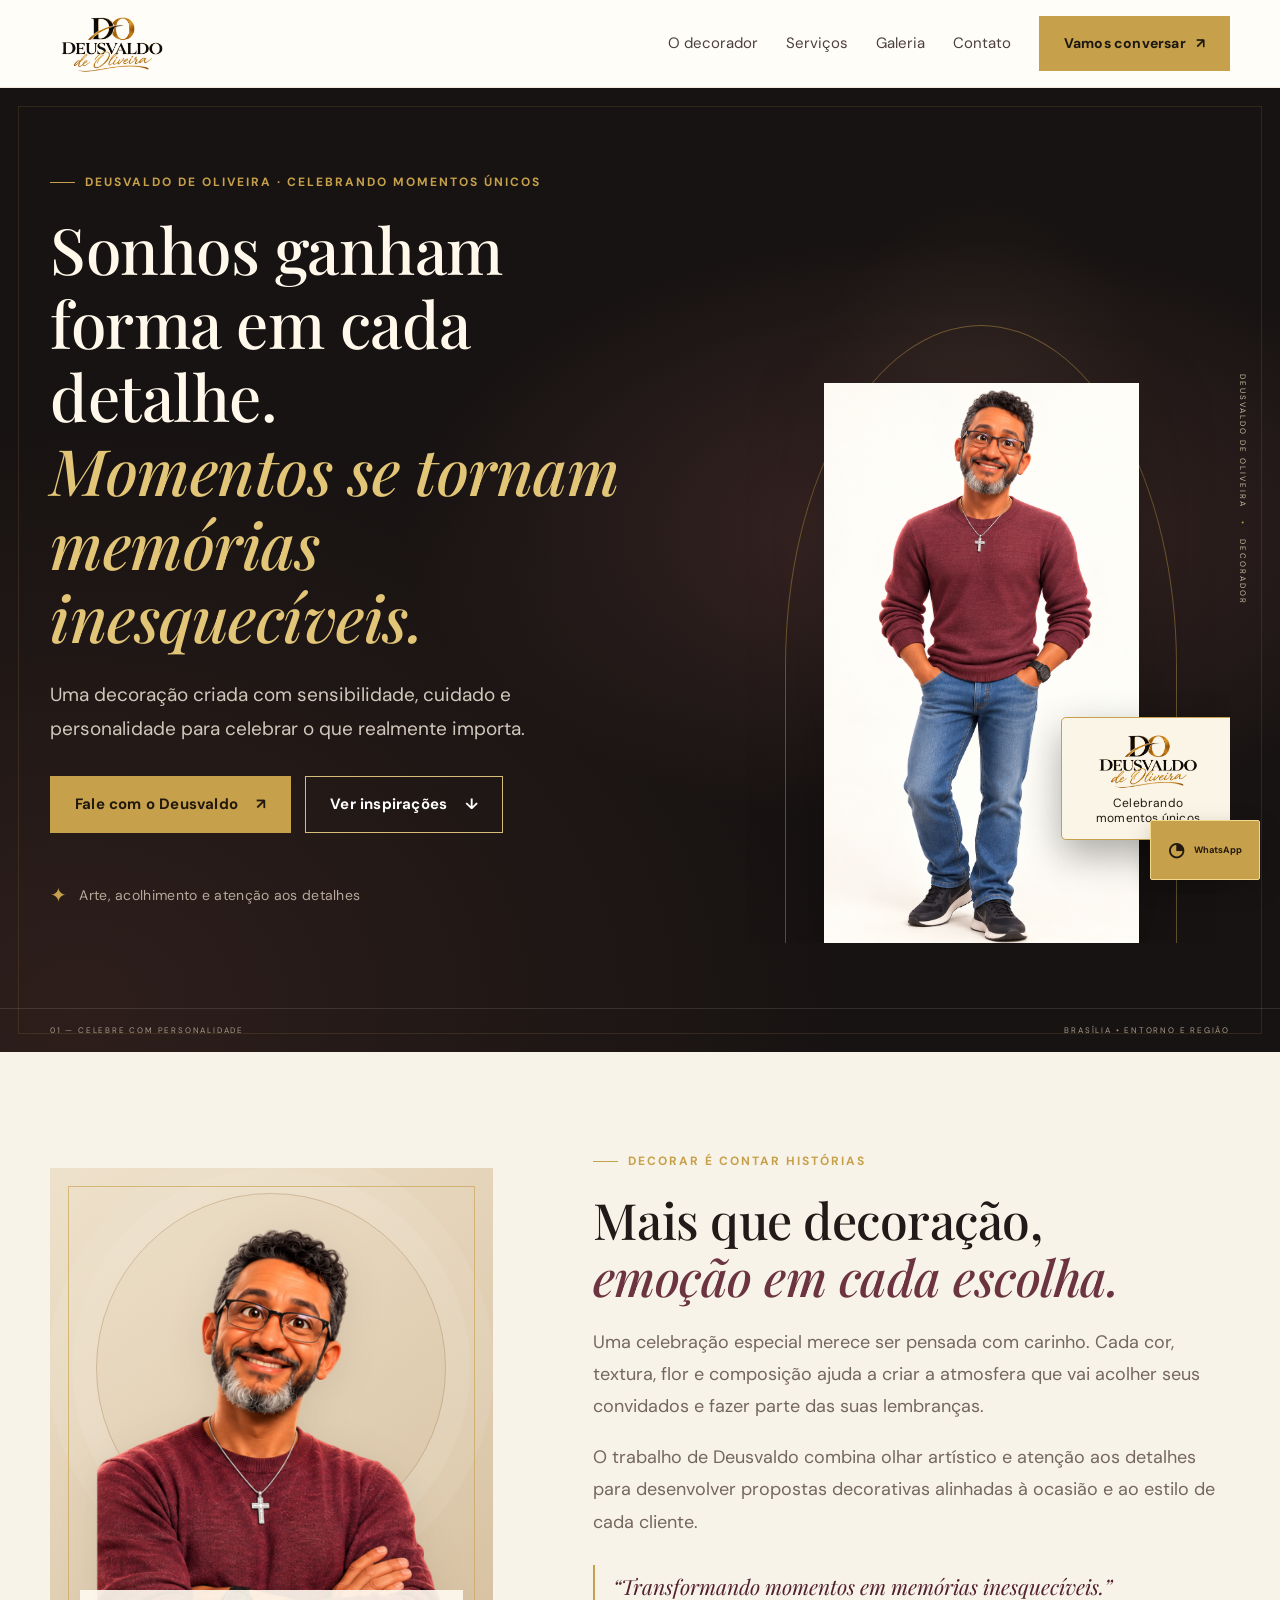
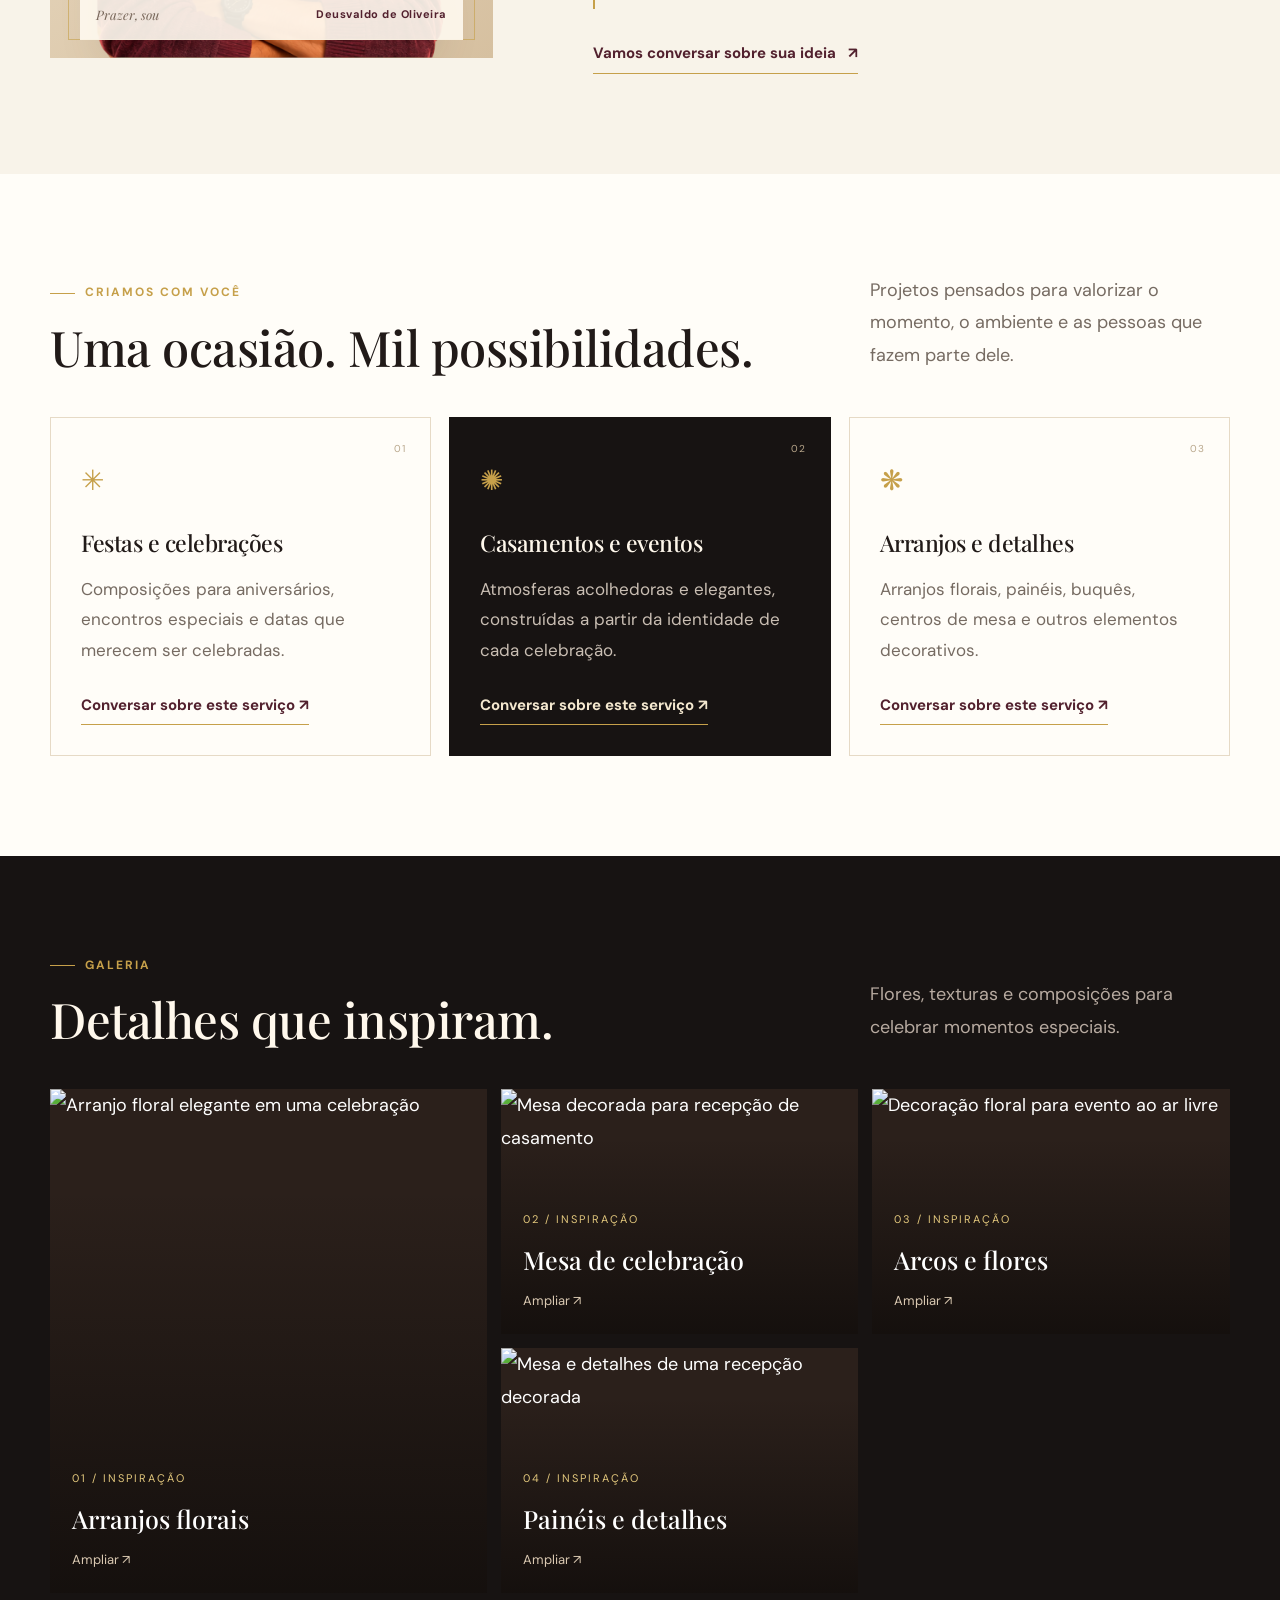
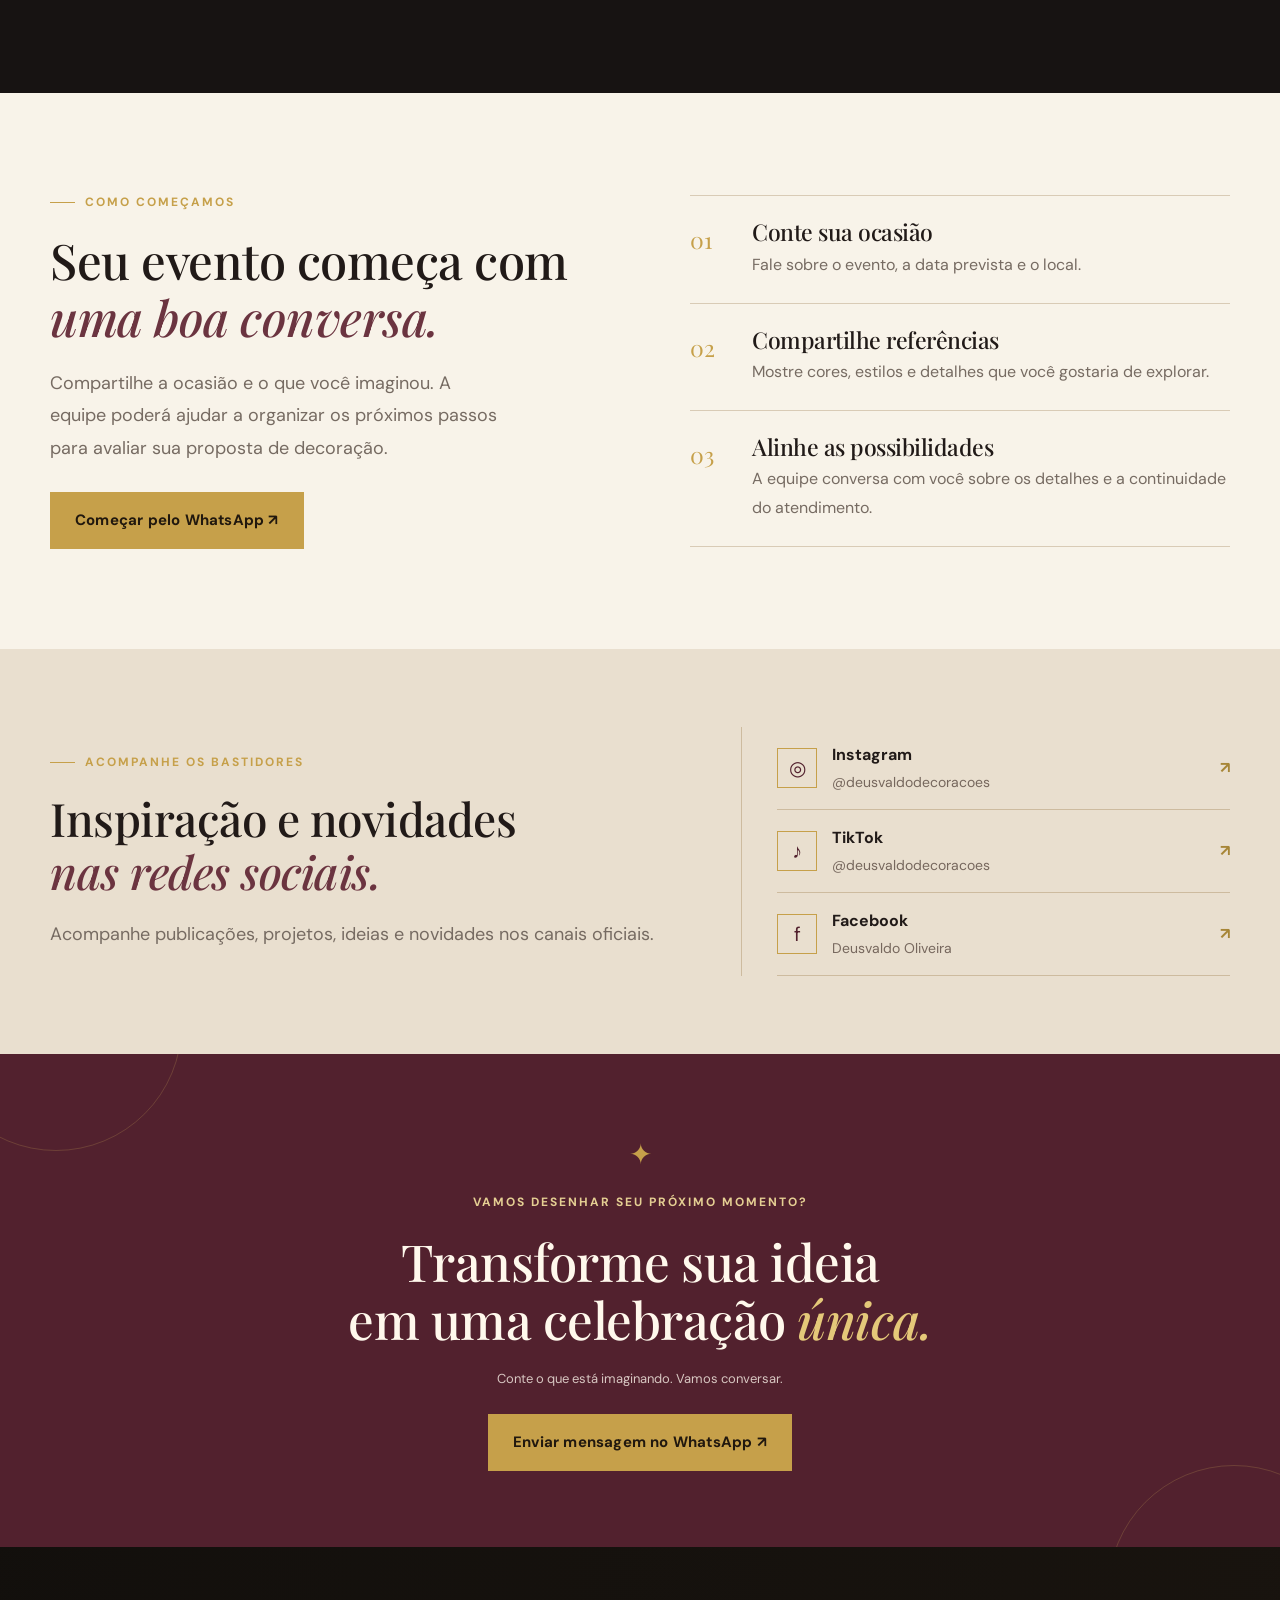
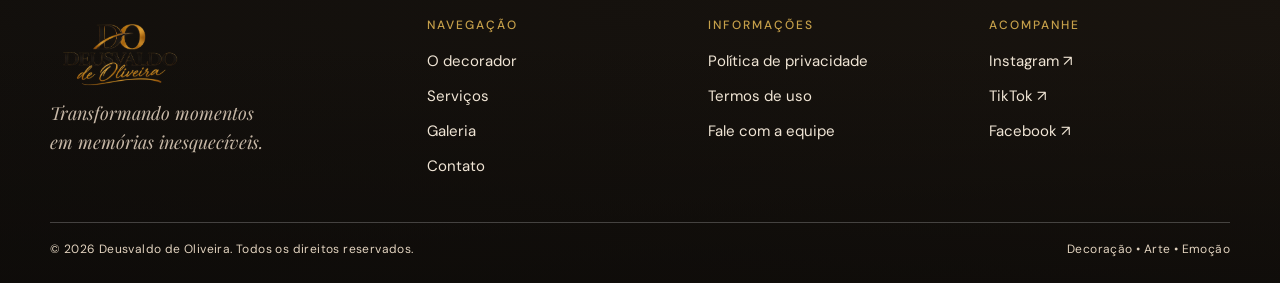
==== commit 49091843: "up0003 tamanho texto" ====
--- a/index.html
+++ b/index.html
@@ -15,15 +15,15 @@
 <section class="hero">
   <div class="hero-backdrop" aria-hidden="true"></div>
   <div class="container hero-inner">
-    <div class="hero-copy"><p class="eyebrow"><span></span> DECORAÇÃO DE FESTAS E EVENTOS</p>
+    <div class="hero-copy"><p class="eyebrow"><span></span> DEUSVALDO DE OLIVEIRA · CELEBRANDO MOMENTOS ÚNICOS</p>
       <h1>Sonhos ganham forma em cada detalhe.<br><em>Momentos se tornam memórias inesquecíveis.</em></h1>
       <p class="hero-lead">Uma decoração criada com sensibilidade, cuidado e personalidade para celebrar o que realmente importa.</p>
       <div class="hero-actions"><a class="button button-gold" data-wa="hero" href="https://wa.me/5561992461214?text=Ol%C3%A1%2C%20equipe%20do%20Deusvaldo%20de%20Oliveira%21%20Quero%20conversar%20sobre%20a%20decora%C3%A7%C3%A3o%20do%20meu%20evento." target="_blank" rel="noopener">Fale com o Deusvaldo <span>↗</span></a><a class="button button-outline" href="#galeria">Ver inspirações <span>↓</span></a></div>
       <div class="hero-proof"><span class="proof-icon">✦</span><span>Arte, acolhimento e atenção aos detalhes</span></div>
     </div>
-    <div class="hero-visual"><div class="hero-image-frame"><img src="assets/images/personagem-corpo-inteiro.png" alt="Personagem ilustrado de Deusvaldo de Oliveira, sorrindo, com suéter vinho e calça jeans" fetchpriority="high"><div class="hero-stamp"><span>DO</span><small>Celebrando<br>momentos únicos</small></div></div><div class="vertical-note">DEUSVALDO DE OLIVEIRA <span>•</span> DECORADOR</div></div>
+    <div class="hero-visual"><div class="hero-image-frame"><img src="assets/images/personagem-corpo-inteiro.png" alt="Personagem ilustrado de Deusvaldo de Oliveira, sorrindo, com suéter vinho e calça jeans" fetchpriority="high"><div class="hero-stamp"><img src="assets/images/logo-deusvaldo.svg" alt="Deusvaldo de Oliveira — Celebrando momentos únicos"><small>Celebrando<br>momentos únicos</small></div></div><div class="vertical-note">DEUSVALDO DE OLIVEIRA <span>•</span> DECORADOR</div></div>
   </div>
-  <div class="hero-bottom"><span>01 — CELEBRE COM PERSONALIDADE</span><span>BRASÍLIA • ENTORNO E REGIÃO, A CONFIRMAR COM A EQUIPE</span></div>
+  <div class="hero-bottom"><span>01 — CELEBRE COM PERSONALIDADE</span><span>BRASÍLIA • ENTORNO E REGIÃO</span></div>
 </section>
 
 <section class="intro section-pad" id="sobre"><div class="container intro-grid">
@@ -36,15 +36,15 @@
   <article class="service-card"><span class="service-num">01</span><div class="service-symbol">✳</div><h3>Festas e celebrações</h3><p>Composições para aniversários, encontros especiais e datas que merecem ser celebradas.</p><a data-wa="servico-festas" href="https://wa.me/5561992461214?text=Ol%C3%A1%2C%20equipe%20do%20Deusvaldo%20de%20Oliveira%21%20Quero%20informa%C3%A7%C3%B5es%20sobre%20decora%C3%A7%C3%A3o%20para%20festas%20e%20celebra%C3%A7%C3%B5es." target="_blank" rel="noopener">Conversar sobre este serviço ↗</a></article>
   <article class="service-card service-featured"><span class="service-num">02</span><div class="service-symbol">✺</div><h3>Casamentos e eventos</h3><p>Atmosferas acolhedoras e elegantes, construídas a partir da identidade de cada celebração.</p><a data-wa="servico-casamentos" href="https://wa.me/5561992461214?text=Ol%C3%A1%2C%20equipe%20do%20Deusvaldo%20de%20Oliveira%21%20Gostaria%20de%20conversar%20sobre%20decora%C3%A7%C3%A3o%20para%20casamento%20ou%20evento." target="_blank" rel="noopener">Conversar sobre este serviço ↗</a></article>
   <article class="service-card"><span class="service-num">03</span><div class="service-symbol">❋</div><h3>Arranjos e detalhes</h3><p>Arranjos florais, painéis, buquês, centros de mesa e outros elementos decorativos.</p><a data-wa="servico-arranjos" href="https://wa.me/5561992461214?text=Ol%C3%A1%2C%20equipe%20do%20Deusvaldo%20de%20Oliveira%21%20Quero%20informa%C3%A7%C3%B5es%20sobre%20arranjos%20florais%20e%20elementos%20decorativos." target="_blank" rel="noopener">Conversar sobre este serviço ↗</a></article>
-</div><p class="service-disclaimer">Cada projeto é avaliado individualmente. Disponibilidade, escopo e valores são confirmados diretamente com a equipe.</p></div></section>
+</div></div></section>
 
-<section class="gallery-section section-pad" id="galeria"><div class="container"><div class="section-heading"><div><p class="eyebrow"><span></span> GALERIA VISUAL</p><h2>Detalhes que inspiram.</h2></div><p>Uma prévia visual de estilos, cores e composições. As fotografias reais do portfólio serão adicionadas após a seleção dos trabalhos.</p></div>
+<section class="gallery-section section-pad" id="galeria"><div class="container"><div class="section-heading"><div><p class="eyebrow"><span></span> GALERIA</p><h2>Detalhes que inspiram.</h2></div><p>Flores, texturas e composições para celebrar momentos especiais.</p></div>
 <div class="gallery-grid">
-<button class="gallery-item gallery-large" data-lightbox="assets/gallery/arranjo-floral.svg" data-title="Arranjos florais e paleta natural"><img src="assets/gallery/arranjo-floral.svg" alt="Ilustração conceitual de arranjo floral em tons neutros e vinho" loading="lazy"><span class="gallery-overlay"><small>01 / INSPIRAÇÃO</small><strong>Arranjos florais</strong><span class="gallery-open">Ampliar ↗</span></span></button>
-<button class="gallery-item" data-lightbox="assets/gallery/mesa-celebracao.svg" data-title="Mesa posta para celebração"><img src="assets/gallery/mesa-celebracao.svg" alt="Ilustração conceitual de mesa de celebração com velas e detalhes dourados" loading="lazy"><span class="gallery-overlay"><small>02 / INSPIRAÇÃO</small><strong>Mesa de celebração</strong><span class="gallery-open">Ampliar ↗</span></span></button>
-<button class="gallery-item" data-lightbox="assets/gallery/arco-floral.svg" data-title="Arco decorativo com flores"><img src="assets/gallery/arco-floral.svg" alt="Ilustração conceitual de arco decorativo com flores" loading="lazy"><span class="gallery-overlay"><small>03 / INSPIRAÇÃO</small><strong>Arcos e flores</strong><span class="gallery-open">Ampliar ↗</span></span></button>
-<button class="gallery-item" data-lightbox="assets/gallery/painel-e-detalhes.svg" data-title="Painel e composição decorativa"><img src="assets/gallery/painel-e-detalhes.svg" alt="Ilustração conceitual de painel decorativo em tons de creme e vinho" loading="lazy"><span class="gallery-overlay"><small>04 / INSPIRAÇÃO</small><strong>Painéis e detalhes</strong><span class="gallery-open">Ampliar ↗</span></span></button>
-</div><p class="gallery-caption"><span>✦</span> Imagens ilustrativas de inspiração — não representam eventos realizados nem substituem o portfólio fotográfico.</p></div></section>
+<button class="gallery-item gallery-large" data-lightbox="https://images.pexels.com/photos/37302304/pexels-photo-37302304.jpeg?auto=compress&cs=tinysrgb&w=1500" data-title="Arranjos florais e paleta natural"><img src="https://images.pexels.com/photos/37302304/pexels-photo-37302304.jpeg?auto=compress&cs=tinysrgb&w=1500" alt="Arranjo floral elegante em uma celebração" loading="lazy"><span class="gallery-overlay"><small>01 / INSPIRAÇÃO</small><strong>Arranjos florais</strong><span class="gallery-open">Ampliar ↗</span></span></button>
+<button class="gallery-item" data-lightbox="https://images.pexels.com/photos/12876497/pexels-photo-12876497.jpeg?auto=compress&cs=tinysrgb&w=1200" data-title="Mesa posta para celebração"><img src="https://images.pexels.com/photos/12876497/pexels-photo-12876497.jpeg?auto=compress&cs=tinysrgb&w=1200" alt="Mesa decorada para recepção de casamento" loading="lazy"><span class="gallery-overlay"><small>02 / INSPIRAÇÃO</small><strong>Mesa de celebração</strong><span class="gallery-open">Ampliar ↗</span></span></button>
+<button class="gallery-item" data-lightbox="https://images.pexels.com/photos/19870036/pexels-photo-19870036.jpeg?auto=compress&cs=tinysrgb&w=1200" data-title="Arco decorativo com flores"><img src="https://images.pexels.com/photos/19870036/pexels-photo-19870036.jpeg?auto=compress&cs=tinysrgb&w=1200" alt="Decoração floral para evento ao ar livre" loading="lazy"><span class="gallery-overlay"><small>03 / INSPIRAÇÃO</small><strong>Arcos e flores</strong><span class="gallery-open">Ampliar ↗</span></span></button>
+<button class="gallery-item" data-lightbox="https://images.pexels.com/photos/17022992/pexels-photo-17022992.jpeg?auto=compress&cs=tinysrgb&w=1200" data-title="Painel e composição decorativa"><img src="https://images.pexels.com/photos/17022992/pexels-photo-17022992.jpeg?auto=compress&cs=tinysrgb&w=1200" alt="Mesa e detalhes de uma recepção decorada" loading="lazy"><span class="gallery-overlay"><small>04 / INSPIRAÇÃO</small><strong>Painéis e detalhes</strong><span class="gallery-open">Ampliar ↗</span></span></button>
+</div></div></section>
 
 <section class="process section-pad"><div class="container process-grid"><div><p class="eyebrow"><span></span> COMO COMEÇAMOS</p><h2>Seu evento começa com <em>uma boa conversa.</em></h2><p>Compartilhe a ocasião e o que você imaginou. A equipe poderá ajudar a organizar os próximos passos para avaliar sua proposta de decoração.</p><a class="button button-gold" data-wa="processo" href="https://wa.me/5561992461214?text=Ol%C3%A1%2C%20equipe%20do%20Deusvaldo%20de%20Oliveira%21%20Quero%20iniciar%20uma%20conversa%20sobre%20meu%20projeto%20de%20decora%C3%A7%C3%A3o." target="_blank" rel="noopener">Começar pelo WhatsApp ↗</a></div><ol class="steps"><li><span>01</span><div><h3>Conte sua ocasião</h3><p>Fale sobre o evento, a data prevista e o local.</p></div></li><li><span>02</span><div><h3>Compartilhe referências</h3><p>Mostre cores, estilos e detalhes que você gostaria de explorar.</p></div></li><li><span>03</span><div><h3>Alinhe as possibilidades</h3><p>A equipe conversa com você sobre os detalhes e a continuidade do atendimento.</p></div></li></ol></div></section>
 
--- a/assets/css/style.css
+++ b/assets/css/style.css
@@ -15,3 +15,53 @@
 @media(max-width:760px){.container{width:calc(100% - 36px)}.site-header{height:76px}.brand{flex-basis:145px}.brand img{width:145px;height:55px}.menu-toggle{display:block;cursor:pointer}.site-nav{display:none;position:absolute;left:0;right:0;top:75px;background:var(--paper);padding:15px 22px 24px;box-shadow:0 15px 24px #0002;border-bottom:1px solid var(--line);flex-direction:column;align-items:stretch;gap:0}.site-nav.is-open{display:flex}.site-nav>a:not(.button){padding:12px 0;border-bottom:1px solid var(--line);font-size:13px}.site-nav .button{align-self:flex-start;margin-top:14px}.hero:after{inset:8px}.hero-inner{grid-template-columns:1fr;gap:20px;padding-top:58px;padding-bottom:30px;min-height:0}.hero-copy{padding:0}.hero h1{font-size:clamp(40px,10.5vw,54px)}.hero-lead{font-size:13px}.hero-proof{margin-top:26px}.hero-visual{min-height:360px;margin-top:5px}.hero-image-frame{min-height:360px}.hero-image-frame img{max-height:400px;max-width:90%}.hero-stamp{right:5%;bottom:12%;width:86px;height:86px}.hero-stamp span{font-size:24px}.hero-stamp small{font-size:8px}.vertical-note{right:1%;top:22%;font-size:7px}.hero-bottom{padding:12px 18px;font-size:7px;letter-spacing:1px}.hero-bottom span:last-child{display:none}.section-pad{padding:70px 0}.intro-grid,.process-grid,.social-panel,.contact-grid{grid-template-columns:1fr;gap:35px}.intro-portrait{min-height:380px;max-width:440px;margin:auto;width:100%}.intro-portrait img{max-height:400px}.portrait-caption{left:24px;right:24px}.intro-copy h2{font-size:38px}.section-heading{display:block;margin-bottom:28px}.section-heading>p{margin-top:15px}.service-grid{grid-template-columns:1fr;gap:12px}.service-card{min-height:0;padding:28px 25px}.service-symbol{margin-bottom:18px}.service-card p{max-width:450px}.gallery-grid{grid-template-columns:1fr 1fr;grid-template-rows:220px 180px 180px;gap:10px}.gallery-large{grid-row:span 2}.gallery-overlay{padding:13px}.gallery-overlay strong{font-size:17px}.gallery-overlay small{font-size:7px;letter-spacing:1px}.gallery-caption{font-size:9px;align-items:flex-start}.lightbox{padding:55px 15px}.lightbox figure{max-width:100%;max-height:78vh}.lightbox figure img{max-height:68vh}.lightbox-prev{left:5px}.lightbox-next{right:5px}.lightbox-prev,.lightbox-next{width:38px;height:48px}.lightbox-hint{font-size:8px}.social-section{padding:60px 0}.social-panel{gap:24px}.social-list{border-left:0;padding-left:0}.closing-cta{padding:62px 0}.footer-top{grid-template-columns:1fr 1fr;gap:28px 22px}.footer-brand{grid-column:1/-1}.footer-bottom{flex-direction:column;gap:5px}.whatsapp-float{right:12px;bottom:12px;padding:10px 13px}.page-hero{padding:62px 0 55px}.page-hero h1{font-size:clamp(40px,10vw,53px)}.contact-primary{padding:30px 24px}.contact-primary h2{font-size:29px}.contact-story{max-width:440px;margin:auto;width:100%}.checklist-grid{grid-template-columns:1fr 1fr}.legal-section{padding-top:42px}.error-card{padding:45px 0}.error-card>a:first-child img{margin-bottom:45px}}
 @media(max-width:400px){.hero-actions{align-items:stretch;flex-direction:column}.hero-actions .button{width:100%}.gallery-grid{grid-template-rows:190px 155px 155px}.gallery-overlay strong{font-size:15px}.footer-top{grid-template-columns:1fr}.footer-brand{grid-column:auto}.checklist-grid{grid-template-columns:1fr}}
 @media(prefers-reduced-motion:reduce){html{scroll-behavior:auto}*,*::before,*::after{transition:none!important;animation:none!important}}
+
+/* Refinamento de legibilidade, movimento e identidade visual */
+:root{--ease-editorial:cubic-bezier(.22,.61,.36,1)}
+html{scroll-behavior:smooth}
+body{font-size:18px;line-height:1.8}
+.site-nav>a:not(.button){font-size:15px}
+.button{font-size:15px;min-height:54px;padding:14px 24px;transition:transform .35s var(--ease-editorial),background-color .35s var(--ease-editorial),box-shadow .35s var(--ease-editorial),border-color .35s var(--ease-editorial)}
+.button-small{font-size:14px;min-height:46px}
+.eyebrow{font-size:12px;letter-spacing:2px;line-height:1.6}
+.hero-lead{font-size:19px;line-height:1.8;max-width:560px}
+.hero-proof{font-size:14px}
+.hero-stamp{width:174px;height:auto;min-height:106px;right:-5px;bottom:13%;padding:13px 14px;border-radius:5px;background:#fbf5e8;color:#21180e;box-shadow:0 14px 38px #0005;border:1px solid #c6a04a;gap:2px}
+.hero-stamp img{display:block;width:130px;height:auto;max-height:60px;object-fit:contain;filter:none}
+.hero-stamp small{font-size:12px;line-height:1.25;margin-top:3px;letter-spacing:.2px}
+.intro-copy>p:not(.eyebrow),.section-heading>p,.service-card p,.process-grid>div>p:not(.eyebrow),.steps p,.social-panel>div:first-child>p:last-child{font-size:18px;line-height:1.8}
+.service-card{padding:38px 30px 30px;transition:transform .5s var(--ease-editorial),box-shadow .5s var(--ease-editorial),border-color .5s var(--ease-editorial)}
+.service-card p{font-size:17px}
+.service-card a,.text-link{font-size:15px}
+.gallery-overlay small{font-size:11px}
+.gallery-overlay strong{font-size:25px}
+.gallery-open{font-size:13px}
+.gallery-item img{transition:transform .9s var(--ease-editorial),filter .6s var(--ease-editorial)}
+.gallery-item:hover img{transform:scale(1.045);filter:saturate(1.08)}
+.steps h3{font-size:23px}
+.steps p{font-size:16px}
+.social-list strong{font-size:16px}
+.social-list small{font-size:14px}
+.footer-column h3{font-size:12px}
+.footer-column a{font-size:15px;line-height:1.8}
+.footer-brand p{font-size:18px;line-height:1.6}
+.footer-bottom{font-size:12px;line-height:1.6}
+.contact-primary>p:not(.eyebrow),.contact-story>p:not(.eyebrow),.checklist-grid span,.legal-copy p{font-size:17px;line-height:1.85}
+.legal-copy h2{font-size:27px}
+.site-footer{position:relative;isolation:isolate;background-color:#191510;background-image:linear-gradient(90deg,rgba(18,15,12,.94),rgba(24,19,14,.82)),url('https://images.pexels.com/photos/16985173/pexels-photo-16985173.jpeg');background-size:cover;background-position:center 54%;padding:72px 0 24px}
+.site-footer:before{content:"";position:absolute;z-index:-1;inset:0;background:linear-gradient(0deg,rgba(12,10,8,.68),transparent 72%);pointer-events:none}
+.footer-top{gap:40px;padding-bottom:42px;border-bottom:1px solid #ffffff38}
+.footer-brand img{filter:none;mix-blend-mode:screen}
+.footer-column a{color:#f0e5d5;transition:color .3s ease,transform .3s ease}
+.footer-column a:hover{color:#f0dba0;transform:translateX(3px)}
+.footer-bottom{color:#e2d3bf}
+.button:hover{box-shadow:0 12px 28px #0002}
+.site-header{transition:box-shadow .35s ease,background-color .35s ease}
+/* Reveals suaves ao entrar no campo de visão */
+.js-reveal{opacity:0;transform:translateY(22px);transition:opacity .85s var(--ease-editorial),transform .85s var(--ease-editorial)}
+.js-reveal.is-visible{opacity:1;transform:translateY(0)}
+.service-card.js-reveal:nth-child(2){transition-delay:90ms}
+.service-card.js-reveal:nth-child(3){transition-delay:180ms}
+@media(max-width:1000px){body{font-size:17px}.hero-lead{font-size:18px}.footer-column a{font-size:14px}}
+@media(max-width:760px){body{font-size:17px}.site-nav>a:not(.button){font-size:16px}.hero-lead{font-size:18px}.hero-stamp{width:142px;min-height:91px;right:4%;bottom:10%;padding:10px}.hero-stamp img{width:108px;max-height:48px}.hero-stamp small{font-size:11px}.intro-copy>p:not(.eyebrow),.section-heading>p,.service-card p,.process-grid>div>p:not(.eyebrow),.social-panel>div:first-child>p:last-child{font-size:17px}.service-card a,.text-link{font-size:15px}.footer-column a{font-size:15px}.footer-brand p{font-size:17px}.footer-bottom{font-size:12px}.site-footer{background-position:center center;padding-top:55px}.js-reveal{transform:translateY(14px)}}
+@media(prefers-reduced-motion:reduce){.js-reveal{opacity:1;transform:none;transition:none!important}}
